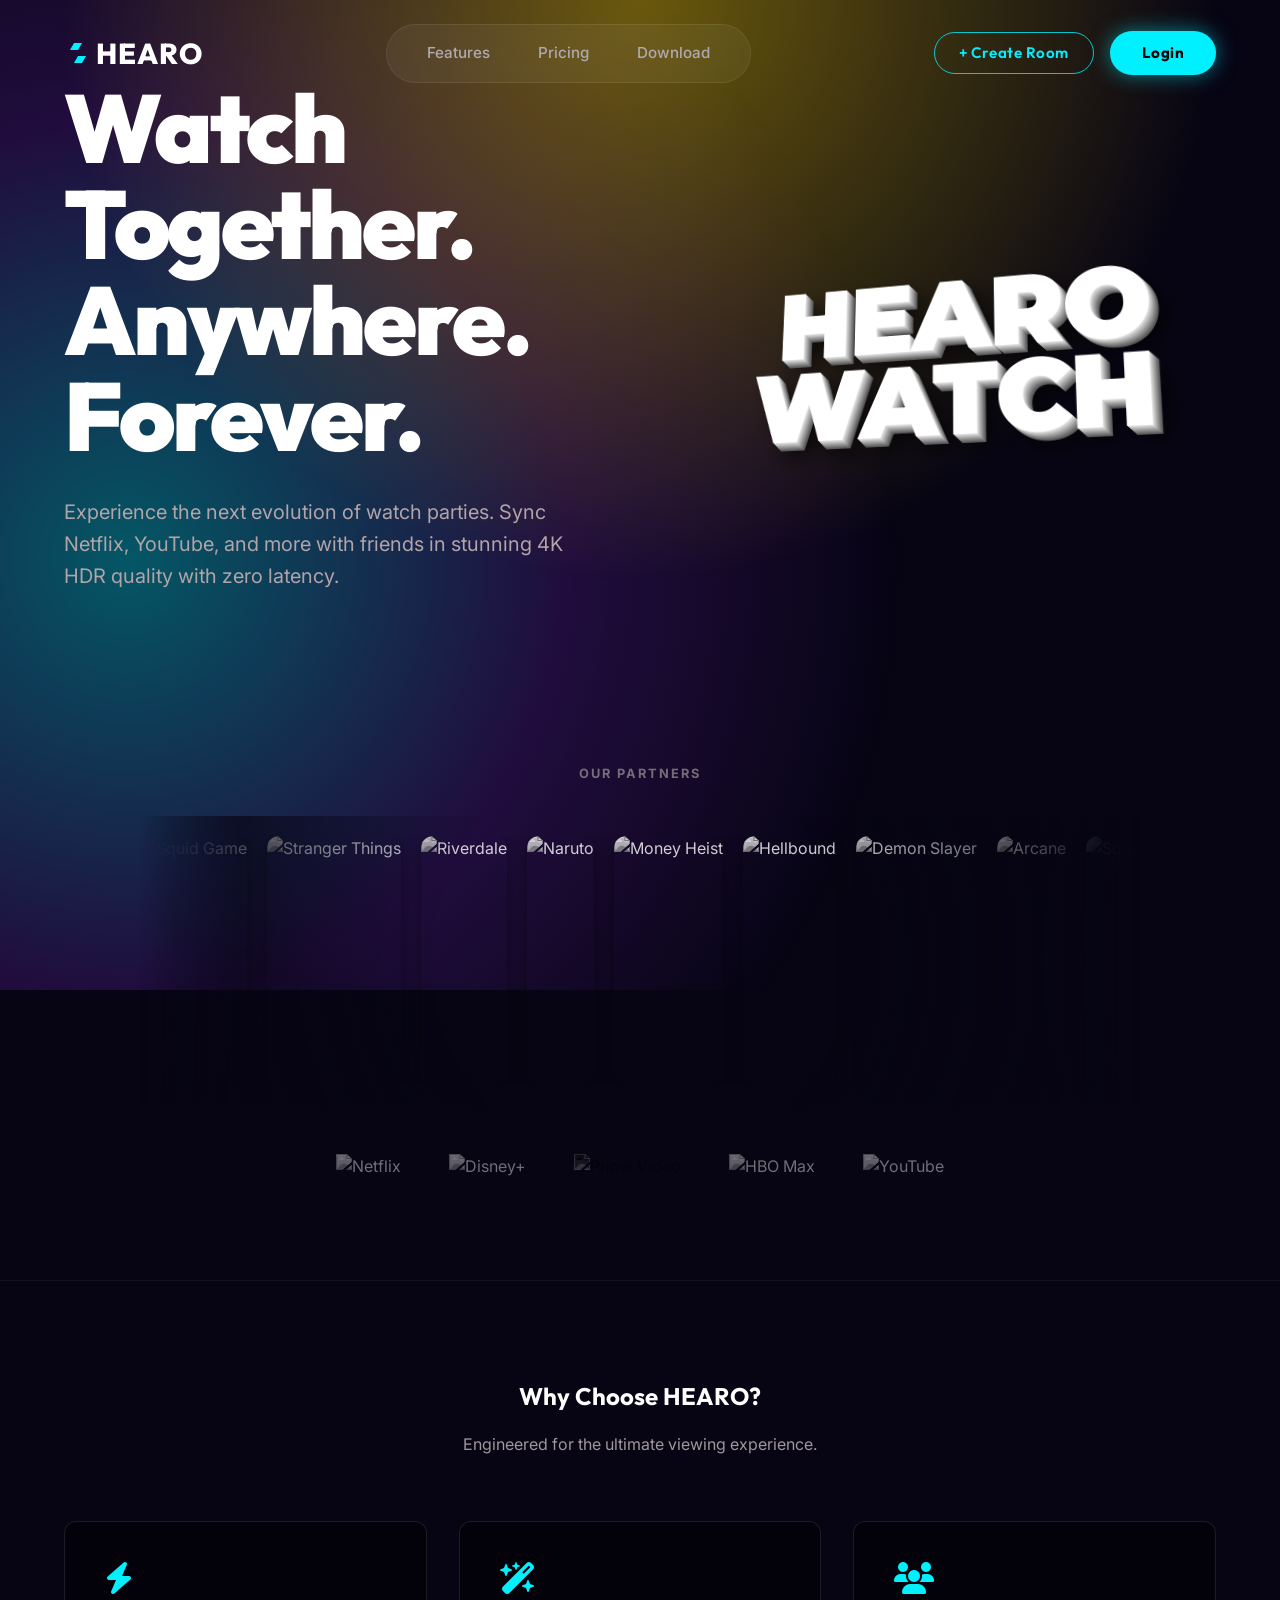
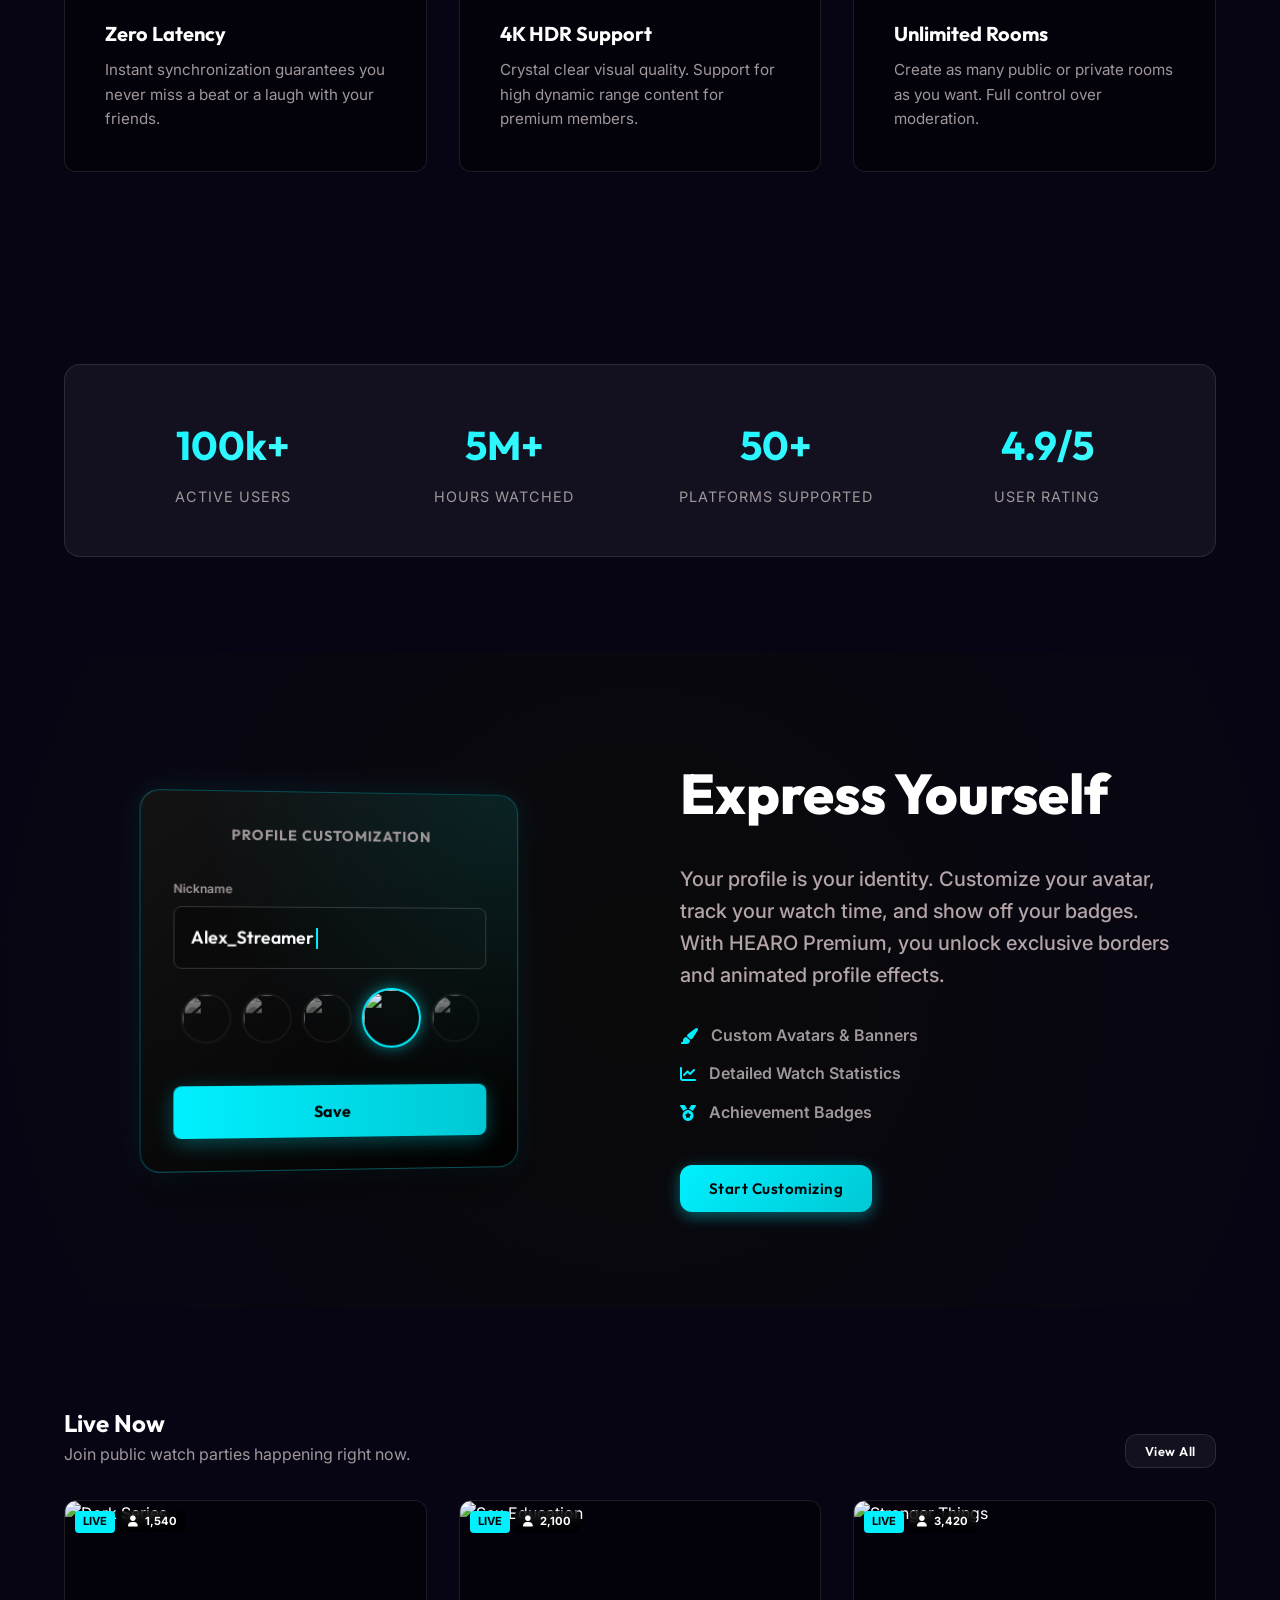
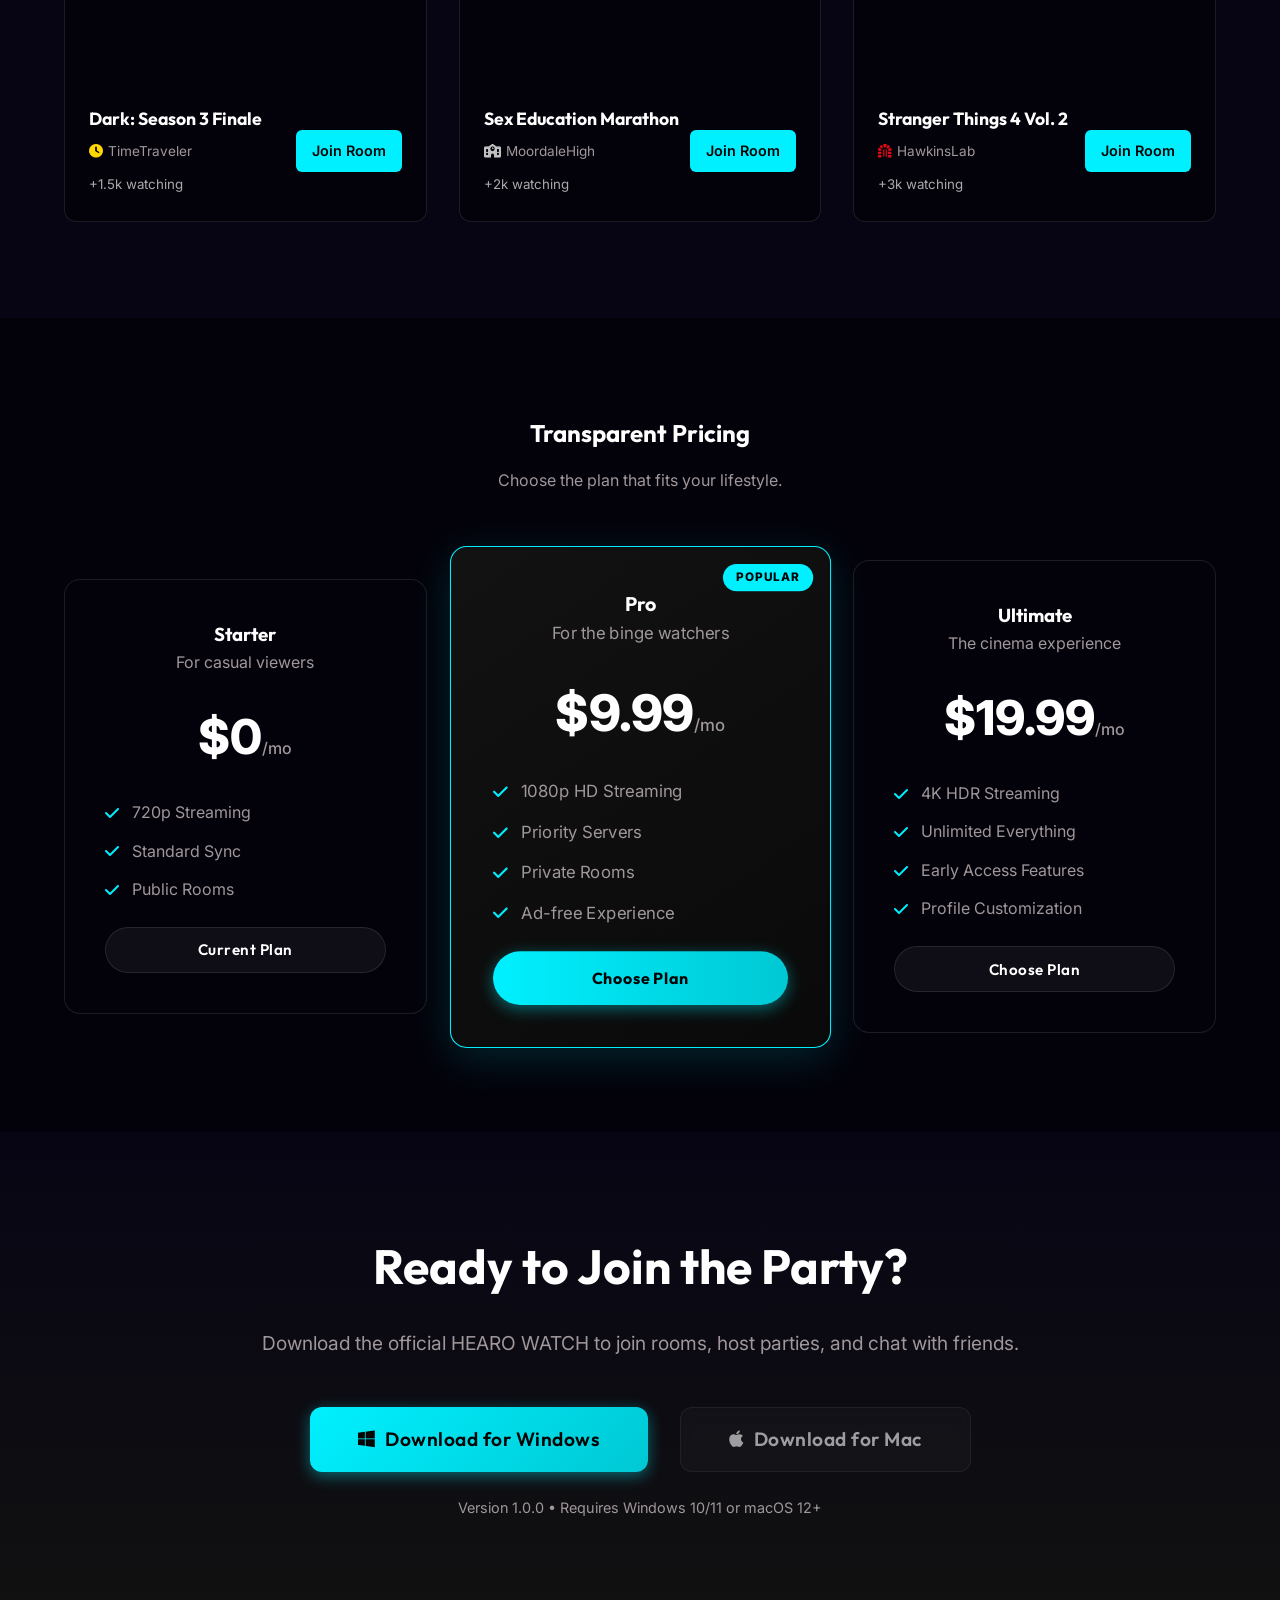
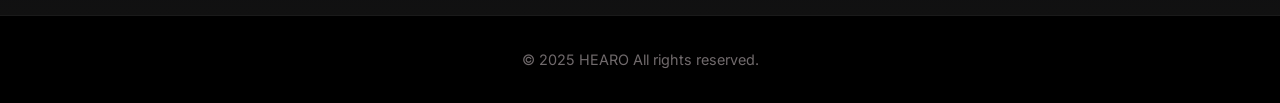
==== index.html @ ca7a3c65 "Update index.html" ====
<!DOCTYPE html>
<html lang="en" data-theme="dark">

<head>
    <meta charset="UTF-8">
    <meta name="viewport" content="width=device-width, initial-scale=1.0">
    <title>HEARO - Watch Together</title>
    <link rel="icon" type="image/svg+xml" href="data:image/svg+xml,<svg xmlns='http://www.w3.org/2000/svg' viewBox='0 0 24 24'><path d='M21.9999 15L17.9999 21.9282L9.99989 21.9282L13.9999 15L21.9999 15Z' fill='%2300f0ff'/><path d='M14.0001 9.00003L18.0001 2.07183L10.0001 2.07186L6.00015 9.00007L14.0001 9.00003Z' fill='%2300f0ff'/></svg>">
    <meta name="description" content="The ultimate premium watch party experience. Sync video with friends in 4K HDR.">
    <meta name="keywords" content="watch party, hearo, sync video, watch together, movies online, anime party, netflix party alternative, stream with friends, 4k watch party">

    <meta property="og:type" content="website">
    <meta property="og:url" content="https://hearo.app/">
    <meta property="og:title" content="HEARO - Watch Together">
    <meta property="og:description" content="Host premium watch parties with friends in 4K HDR. No lag, perfect sync. Join the revolution.">
    <meta property="og:image" content="https://via.placeholder.com/1200x630">

    <meta property="twitter:card" content="summary_large_image">
    <meta property="twitter:url" content="https://hearo.app/">
    <meta property="twitter:title" content="HEARO - Watch Together">
    <meta property="twitter:description" content="Host premium watch parties with friends in 4K HDR. No lag, perfect sync. Join the revolution.">
    <meta property="twitter:image" content="https://via.placeholder.com/1200x630">

    <link rel="preconnect" href="https://fonts.googleapis.com">
    <link rel="preconnect" href="https://fonts.gstatic.com" crossorigin>
    <link href="https://fonts.googleapis.com/css2?family=Inter:wght@400;500;600&family=Outfit:wght@500;700;800&family=Montserrat:wght@900&display=swap" rel="stylesheet">

    <link rel="stylesheet" href="https://cdnjs.cloudflare.com/ajax/libs/font-awesome/6.4.0/css/all.min.css">

    <link rel="stylesheet" href="style.css">
    <link rel="stylesheet" href="custom-theme.css">
</head>

<body>
    <div id="landing-page">
        <nav class="navbar kippo-nav">
            <div class="container kippo-nav-container">
                <a href="#" class="logo">
                    <svg width="24" height="24" viewBox="0 0 24 24" fill="none" xmlns="http://www.w3.org/2000/svg" style="margin-right: 8px;">
                        <path d="M21.9999 15L17.9999 21.9282L9.99989 21.9282L13.9999 15L21.9999 15Z" fill="#00f0ff"/>
                        <path d="M14.0001 9.00003L18.0001 2.07183L10.0001 2.07186L6.00015 9.00007L14.0001 9.00003Z" fill="#00f0ff"/>
                    </svg>
                    HEARO
                </a>

                <div class="nav-links nav-pill">
                    <a href="#features" class="nav-link">Features</a>
                    <a href="#pricing" class="nav-link">Pricing</a>
                    <a href="#download" class="nav-link">Download</a>
                </div>

                <div class="desktop-only nav-actions" style="display: flex; align-items: center; gap: 1rem;">
                    <a href="room.html" class="btn btn-outline-pink">+ Create Room</a>
                    <div class="nav-user-container" style="position: relative; display: flex; align-items: center;">
                        <a href="#" class="btn btn-pink" id="nav-login-btn">Login</a>
                    </div>
                </div>
            </div>
        </nav>

        <header class="hero">
            <div class="hero-bg"></div>
            <div class="hero-nebula-container">
                <div class="nebula-blob blob-1"></div>
                <div class="nebula-blob blob-2"></div>
                <div class="nebula-blob blob-3"></div>
            </div>
            <div class="container">
                <div class="hero-content">
                    <div class="hero-text">
                        <h1>Watch Together.<br>Anywhere. Forever.</h1>
                        <p>Experience the next evolution of watch parties. Sync Netflix, YouTube, and more with friends
                            in
                            stunning 4K HDR quality with zero latency.</p>
                        <div class="btn-group" style="display: none;">
                            <a href="room.html" class="btn-hero-primary">Create Room</a>
                            <a href="#features" class="btn-hero-outline">Explore Features</a>
                        </div>
                    </div>
                    <div class="hero-visual" style="perspective: 1000px; display: flex; align-items: center; justify-content: center;">
                        <div class="kippo-3d-text">
                            HEARO<br>WATCH
                        </div>
                    </div>
                </div>
            </div>
        </header>


        <section class="partners-section">
            <div class="container">
                <div class="partners-header">OUR PARTNERS</div>

                <div class="poster-showcase">
                    <div class="poster-slider">
                        <div class="poster-track">
                            <img src="https://images.weserv.nl/?url=static.tvmaze.com/uploads/images/original_untouched/576/1440521.jpg&h=250&q=75&output=webp" alt="Squid Game">
                            <img src="https://images.weserv.nl/?url=static.tvmaze.com/uploads/images/original_untouched/595/1489169.jpg&h=250&q=75&output=webp" alt="Stranger Things">
                            <img src="https://images.weserv.nl/?url=static.tvmaze.com/uploads/images/original_untouched/455/1138820.jpg&h=250&q=75&output=webp" alt="Riverdale">
                            <img src="https://images.weserv.nl/?url=static.tvmaze.com/uploads/images/original_untouched/3/9744.jpg&h=250&q=75&output=webp" alt="Naruto">
                            <img src="https://images.weserv.nl/?url=static.tvmaze.com/uploads/images/original_untouched/376/940830.jpg&h=250&q=75&output=webp" alt="Money Heist">
                            <img src="https://images.weserv.nl/?url=static.tvmaze.com/uploads/images/original_untouched/540/1351542.jpg&h=250&q=75&output=webp" alt="Hellbound">
                            <img src="https://images.weserv.nl/?url=static.tvmaze.com/uploads/images/original_untouched/456/1140750.jpg&h=250&q=75&output=webp" alt="Demon Slayer">
                            <img src="https://images.weserv.nl/?url=static.tvmaze.com/uploads/images/original_untouched/536/1340287.jpg&h=250&q=75&output=webp" alt="Arcane">

                            <img src="https://images.weserv.nl/?url=static.tvmaze.com/uploads/images/original_untouched/576/1440521.jpg&h=250&q=75&output=webp" alt="Squid Game">
                            <img src="https://images.weserv.nl/?url=static.tvmaze.com/uploads/images/original_untouched/595/1489169.jpg&h=250&q=75&output=webp" alt="Stranger Things">
                            <img src="https://images.weserv.nl/?url=static.tvmaze.com/uploads/images/original_untouched/455/1138820.jpg&h=250&q=75&output=webp" alt="Riverdale">
                            <img src="https://images.weserv.nl/?url=static.tvmaze.com/uploads/images/original_untouched/3/9744.jpg&h=250&q=75&output=webp" alt="Naruto">
                            <img src="https://images.weserv.nl/?url=static.tvmaze.com/uploads/images/original_untouched/376/940830.jpg&h=250&q=75&output=webp" alt="Money Heist">
                            <img src="https://images.weserv.nl/?url=static.tvmaze.com/uploads/images/original_untouched/540/1351542.jpg&h=250&q=75&output=webp" alt="Hellbound">
                            <img src="https://images.weserv.nl/?url=static.tvmaze.com/uploads/images/original_untouched/456/1140750.jpg&h=250&q=75&output=webp" alt="Demon Slayer">
                            <img src="https://images.weserv.nl/?url=static.tvmaze.com/uploads/images/original_untouched/536/1340287.jpg&h=250&q=75&output=webp" alt="Arcane">
                        </div>
                    </div>
                    <div class="showcase-overlay"></div>
                </div>

                <div class="partners-grid" style="margin-top: 3rem;">
                    <img src="https://upload.wikimedia.org/wikipedia/commons/0/08/Netflix_2015_logo.svg" alt="Netflix" class="partner-logo">
                    <img src="https://upload.wikimedia.org/wikipedia/commons/3/3e/Disney%2B_logo.svg" alt="Disney+" class="partner-logo">
                    <img src="https://upload.wikimedia.org/wikipedia/commons/f/f1/Prime_Video.png" alt="Prime Video" class="partner-logo" style="filter: grayscale(100%) invert(1);">
                    <img src="https://upload.wikimedia.org/wikipedia/commons/1/17/HBO_Max_Logo.svg" alt="HBO Max" class="partner-logo">
                    <img src="https://upload.wikimedia.org/wikipedia/commons/b/b8/YouTube_Logo_2017.svg" alt="YouTube" class="partner-logo">
                </div>
            </div>
        </section>

        <section id="features" class="section-padding">
            <div class="container">
                <div style="text-align: center; margin-bottom: 4rem;">
                    <h2>Why Choose HEARO?</h2>
                    <p style="color: var(--text-secondary); margin-top: 1rem;">Engineered for the ultimate viewing experience.</p>
                </div>

                <div class="features-grid">
                    <div class="feature-card">
                        <i class="fa-solid fa-bolt feature-icon"></i>
                        <h3>Zero Latency</h3>
                        <p>Instant synchronization guarantees you never miss a beat or a laugh with your friends.</p>
                    </div>
                    <div class="feature-card">
                        <i class="fa-solid fa-wand-magic-sparkles feature-icon"></i>
                        <h3>4K HDR Support</h3>
                        <p>Crystal clear visual quality. Support for high dynamic range content for premium members.</p>
                    </div>
                    <div class="feature-card">
                        <i class="fa-solid fa-users feature-icon"></i>
                        <h3>Unlimited Rooms</h3>
                        <p>Create as many public or private rooms as you want. Full control over moderation.</p>
                    </div>
                </div>
            </div>
        </section>

        <section class="stats section-padding">
            <div class="container">
                <div class="stats-grid">
                    <div class="stat-item">
                        <h2>100k+</h2>
                        <p>Active Users</p>
                    </div>
                    <div class="stat-item">
                        <h2>5M+</h2>
                        <p>Hours Watched</p>
                    </div>
                    <div class="stat-item">
                        <h2>50+</h2>
                        <p>Platforms Supported</p>
                    </div>
                    <div class="stat-item">
                        <h2>4.9/5</h2>
                        <p>User Rating</p>
                    </div>
                </div>
            </div>
        </section>

        <section class="section-padding" style="background: radial-gradient(circle at center, #0A0A0A 0%, var(--bg-primary) 100%);">
            <div class="container">
                <div class="hero-content" style="gap: 5rem;">
                    <div class="hero-visual" style="perspective: none;">
                        <div class="profile-ui-wrapper">
                            <div class="profile-ui-card">
                                <div class="profile-header">
                                    <h3>Profile Customization</h3>
                                </div>
                                <div class="profile-input-group">
                                    <label class="profile-label">Nickname</label>
                                    <div class="profile-input">
                                        Alex_Streamer<span class="typing-cursor"></span>
                                    </div>
                                </div>
                                <div class="profile-avatars-row">
                                    <img src="https://api.dicebear.com/9.x/notionists/svg?seed=Felix" class="profile-avatar-mock">
                                    <img src="https://api.dicebear.com/9.x/notionists/svg?seed=Aneka" class="profile-avatar-mock">
                                    <img src="https://api.dicebear.com/9.x/notionists/svg?seed=Zoe" class="profile-avatar-mock">
                                    <img src="https://api.dicebear.com/9.x/notionists/svg?seed=Max" class="profile-avatar-mock active">
                                    <img src="https://api.dicebear.com/9.x/notionists/svg?seed=Luna" class="profile-avatar-mock">
                                </div>
                                <button class="profile-save-btn">Save</button>
                            </div>
                        </div>
                    </div>
                    <div class="hero-text">
                        <h2 style="font-size: 3.5rem; margin-bottom: 1.5rem; font-family: 'Outfit', sans-serif; font-weight: 800;">Express Yourself</h2>
                        <p style="color: var(--text-secondary); margin-bottom: 2rem; font-size: 1.2rem; font-weight: 500;">
                            Your profile is your identity. Customize your avatar, track your watch time, and show off your badges.
                            With HEARO Premium, you unlock exclusive borders and animated profile effects.
                        </p>
                        <ul class="features-list" style="margin-bottom: 2.5rem;">
                            <li style="font-weight: 600;"><i class="fa-solid fa-paintbrush" style="color: var(--accent-yellow);"></i> Custom Avatars & Banners</li>
                            <li style="font-weight: 600;"><i class="fa-solid fa-chart-line" style="color: var(--accent-yellow);"></i> Detailed Watch Statistics</li>
                            <li style="font-weight: 600;"><i class="fa-solid fa-medal" style="color: var(--accent-yellow);"></i> Achievement Badges</li>
                        </ul>
                        <a href="#download" class="btn btn-primary">Start Customizing</a>
                    </div>
                </div>
            </div>
        </section>

        <section class="section-padding">
            <div class="container">
                <div style="display: flex; justify-content: space-between; align-items: end; margin-bottom: 2rem;">
                    <div>
                        <h2>Live Now</h2>
                        <p style="color: var(--text-secondary);">Join public watch parties happening right now.</p>
                    </div>
                    <button id="btn-load-more" class="btn btn-outline" style="padding: 0.5rem 1.2rem; font-size: 0.8rem;">View All</button>
                </div>

                <div class="features-grid" id="live-rooms-grid">
                    <div class="room-card">
                        <div class="room-image-wrapper">
                            <img src="https://images.unsplash.com/photo-1518709268805-4e9042af9f23?q=80&w=600&auto=format&fit=crop" alt="Dark Series" class="room-image">
                            <div class="room-badges">
                                <span class="badge badge-live">LIVE</span>
                                <span class="badge badge-viewers"><i class="fa-solid fa-user" style="margin-right:4px;"></i> 1,540</span>
                            </div>
                        </div>
                        <div class="room-content">
                            <div class="room-info">
                                <h3>Dark: Season 3 Finale</h3>
                                <div class="room-host">
                                    <i class="fa-solid fa-clock" style="color: #ffd700;"></i>
                                    <span>TimeTraveler</span>
                                </div>
                                <div class="room-participants" style="margin-top: 0.5rem;">
                                    <small style="color:#aaa;">+1.5k watching</small>
                                </div>
                            </div>
                            <a href="#download" class="btn-room-action">Join Room</a>
                        </div>
                    </div>

                    <div class="room-card">
                        <div class="room-image-wrapper">
                            <img src="https://images.unsplash.com/photo-1594909122845-11baa439b7bf?q=80&w=600&auto=format&fit=crop" alt="Sex Education" class="room-image">
                            <div class="room-badges">
                                <span class="badge badge-live">LIVE</span>
                                <span class="badge badge-viewers"><i class="fa-solid fa-user" style="margin-right:4px;"></i> 2,100</span>
                            </div>
                        </div>
                        <div class="room-content">
                            <div class="room-info">
                                <h3>Sex Education Marathon</h3>
                                <div class="room-host">
                                    <i class="fa-solid fa-school" style="color: #C0C0C0;"></i>
                                    <span>MoordaleHigh</span>
                                </div>
                                <div class="room-participants" style="margin-top: 0.5rem;">
                                    <small style="color:#aaa;">+2k watching</small>
                                </div>
                            </div>
                            <a href="#download" class="btn-room-action">Join Room</a>
                        </div>
                    </div>

                    <div class="room-card">
                        <div class="room-image-wrapper">
                            <img src="https://images.unsplash.com/photo-1626814026160-2237a95fc5a0?q=80&w=600&auto=format&fit=crop" alt="Stranger Things" class="room-image">
                            <div class="room-badges">
                                <span class="badge badge-live">LIVE</span>
                                <span class="badge badge-viewers"><i class="fa-solid fa-user" style="margin-right:4px;"></i> 3,420</span>
                            </div>
                        </div>
                        <div class="room-content">
                            <div class="room-info">
                                <h3>Stranger Things 4 Vol. 2</h3>
                                <div class="room-host">
                                    <i class="fa-solid fa-dungeon" style="color: #e50914;"></i>
                                    <span>HawkinsLab</span>
                                </div>
                                <div class="room-participants" style="margin-top: 0.5rem;">
                                    <small style="color:#aaa;">+3k watching</small>
                                </div>
                            </div>
                            <a href="#download" class="btn-room-action">Join Room</a>
                        </div>
                    </div>

                    <div class="room-card room-card-hidden" style="display: none;">
                        <div class="room-image-wrapper">
                            <img src="https://images.unsplash.com/photo-1509248961158-e54f6934749c?q=80&w=600&auto=format&fit=crop" alt="Horror" class="room-image" style="filter: grayscale(100%) contrast(1.2);">
                            <div class="room-badges">
                                <span class="badge badge-live">LIVE</span>
                                <span class="badge badge-viewers"><i class="fa-solid fa-user" style="margin-right:4px;"></i> 666</span>
                            </div>
                        </div>
                        <div class="room-content">
                            <div class="room-info">
                                <h3>Friday Night Horror</h3>
                                <div class="room-host">
                                    <i class="fa-solid fa-ghost" style="color: #ff9f43;"></i>
                                    <span style="color: #999;">SpookySkele</span>
                                </div>
                                <div class="room-participants" style="margin-top: 0.5rem; display: flex; align-items: center;">
                                    <div class="avatar-pile">
                                        <img src="https://api.dicebear.com/7.x/avataaars/svg?seed=Felix" alt="User">
                                        <img src="https://api.dicebear.com/7.x/avataaars/svg?seed=Aneka" alt="User">
                                        <img src="https://api.dicebear.com/7.x/avataaars/svg?seed=Mark" alt="User">
                                    </div>
                                    <small style="color:#aaa;">+600 watching</small>
                                </div>
                            </div>
                            <a href="#download" class="btn-room-action">Join Room</a>
                        </div>
                    </div>

                    <div class="room-card room-card-hidden" style="display: none;">
                        <div class="room-image-wrapper">
                            <img src="https://images.unsplash.com/photo-1620052581237-5d36667be337?q=80&w=600&auto=format&fit=crop" alt="Marvel" class="room-image">
                            <div class="room-badges">
                                <span class="badge badge-live">LIVE</span>
                                <span class="badge badge-viewers"><i class="fa-solid fa-user" style="margin-right:4px;"></i> 3,000</span>
                            </div>
                        </div>
                        <div class="room-content">
                            <div class="room-info">
                                <h3>Marvel Marathon</h3>
                                <div class="room-host">
                                    <i class="fa-solid fa-shield-halved" style="color: #e50914;"></i>
                                    <span style="color: #999;">StarkIndustries</span>
                                </div>
                                <div class="room-participants" style="margin-top: 0.5rem; display: flex; align-items: center;">
                                    <div class="avatar-pile">
                                        <img src="https://api.dicebear.com/7.x/avataaars/svg?seed=Tony" alt="User">
                                        <img src="https://api.dicebear.com/7.x/avataaars/svg?seed=Steve" alt="User">
                                        <img src="https://api.dicebear.com/7.x/avataaars/svg?seed=Nat" alt="User">
                                    </div>
                                    <small style="color:#aaa;">+3k watching</small>
                                </div>
                            </div>
                            <a href="#download" class="btn-room-action">Join Room</a>
                        </div>
                    </div>

                    <div class="room-card room-card-hidden" style="display: none;">
                        <div class="room-image-wrapper">
                            <img src="https://images.unsplash.com/photo-1542751371-adc38448a05e?q=80&w=600&auto=format&fit=crop" alt="Valorant" class="room-image">
                            <div class="room-badges">
                                <span class="badge badge-live">LIVE</span>
                                <span class="badge badge-viewers"><i class="fa-solid fa-user" style="margin-right:4px;"></i> 2,890</span>
                            </div>
                        </div>
                        <div class="room-content">
                            <div class="room-info">
                                <h3>VALORANT Champions 2026</h3>
                                <div class="room-host">
                                    <i class="fa-solid fa-gamepad" style="color: #FFD700;"></i>
                                    <span style="color: #999;">ProGamerZ</span>
                                </div>
                                <div class="room-participants" style="margin-top: 0.5rem; display: flex; align-items: center;">
                                    <div class="avatar-pile">
                                        <img src="https://api.dicebear.com/7.x/avataaars/svg?seed=Jett" alt="User">
                                        <img src="https://api.dicebear.com/7.x/avataaars/svg?seed=Phoenix" alt="User">
                                        <img src="https://api.dicebear.com/7.x/avataaars/svg?seed=Sage" alt="User">
                                    </div>
                                    <small style="color:#aaa;">+2k watching</small>
                                </div>
                            </div>
                            <a href="#download" class="btn-room-action">Join Room</a>
                        </div>
                    </div>

                </div>
            </div>
        </section>

    <section id="pricing" class="section-padding" style="background: var(--bg-secondary);">
        <div class="container">
            <div style="text-align: center; margin-bottom: 4rem;">
                <h2>Transparent Pricing</h2>
                <p style="color: var(--text-secondary); margin-top: 1rem;">Choose the plan that fits your lifestyle.</p>
            </div>

            <div class="pricing-grid">
                <div class="pricing-card">
                    <div class="pricing-header">
                        <h3>Starter</h3>
                        <p style="color: var(--text-secondary);">For casual viewers</p>
                    </div>
                    <span class="price">$0<span>/mo</span></span>
                    <ul class="features-list">
                        <li><i class="fa-solid fa-check"></i> 720p Streaming</li>
                        <li><i class="fa-solid fa-check"></i> Standard Sync</li>
                        <li><i class="fa-solid fa-check"></i> Public Rooms</li>
                    </ul>
                    <button class="btn btn-outline" style="width: 100%; border-radius: 30px; padding: 0.8rem;">Current Plan</button>
                </div>

                <div class="pricing-card premium">
                    <div class="popular-badge">POPULAR</div>
                    <div class="pricing-header">
                        <h3>Pro</h3>
                        <p style="color: var(--text-secondary);">For the binge watchers</p>
                    </div>
                    <span class="price">$9.99<span>/mo</span></span>
                    <ul class="features-list">
                        <li><i class="fa-solid fa-check"></i> 1080p HD Streaming</li>
                        <li><i class="fa-solid fa-check"></i> Priority Servers</li>
                        <li><i class="fa-solid fa-check"></i> Private Rooms</li>
                        <li><i class="fa-solid fa-check"></i> Ad-free Experience</li>
                    </ul>
                    <button class="btn" style="width: 100%; background: linear-gradient(90deg, #00f0ff 0%, #00c8d4 100%); color: #050505; border: none; border-radius: 30px; padding: 1rem; font-weight: bold; box-shadow: 0 4px 15px rgba(0, 240, 255, 0.4);">Choose Plan</button>
                </div>

                <div class="pricing-card">
                    <div class="pricing-header">
                        <h3>Ultimate</h3>
                        <p style="color: var(--text-secondary);">The cinema experience</p>
                    </div>
                    <span class="price">$19.99<span>/mo</span></span>
                    <ul class="features-list">
                        <li><i class="fa-solid fa-check"></i> 4K HDR Streaming</li>
                        <li><i class="fa-solid fa-check"></i> Unlimited Everything</li>
                        <li><i class="fa-solid fa-check"></i> Early Access Features</li>
                        <li><i class="fa-solid fa-check"></i> Profile Customization</li>
                    </ul>
                    <button class="btn btn-outline" style="width: 100%; border-radius: 30px; padding: 0.8rem;">Choose Plan</button>
                </div>
            </div>
        </div>
    </section>

    <section id="download" class="section-padding" style="background: linear-gradient(180deg, var(--bg-primary) 0%, #111111 100%); text-align: center;">
        <div class="container">
            <h2 style="font-size: 3rem; margin-bottom: 1.5rem;">Ready to Join the Party?</h2>
            <p style="color: var(--text-secondary); margin-bottom: 3rem; font-size: 1.2rem;">Download the official HEARO WATCH to join rooms, host parties, and chat with friends.</p>

            <div style="display: flex; justify-content: center; gap: 2rem; flex-wrap: wrap;">
                <a href="https://github.com/haeroofficial/hearo-setup/raw/main/hearo-desktop-setup-v2.3.1-win32-x64.zip" id="download-win" class="btn btn-primary" style="padding: 1rem 3rem; font-size: 1.2rem;">
                    <i class="fa-brands fa-windows" style="margin-right: 10px;"></i> Download for Windows
                </a>
                <a href="#" onclick="event.preventDefault();" class="btn btn-outline" style="padding: 1rem 3rem; font-size: 1.2rem; cursor: default; opacity: 0.6;">
                    <i class="fa-brands fa-apple" style="margin-right: 10px;"></i> Download for Mac
                </a>
            </div>
            <p style="margin-top: 1.5rem; font-size: 0.9rem; color: var(--text-secondary);">Version 1.0.0 • Requires Windows 10/11 or macOS 12+</p>
        </div>
    </section>

    <footer style="padding: 2rem 0; text-align: center; border-top: 1px solid rgba(255,255,255,0.1); color: var(--text-secondary); font-size: 0.9rem;">
        <div class="container">
            <p>&copy; 2025 HEARO All rights reserved.</p>
        </div>
    </footer>
    </div>

    <div id="auth-modal" class="modal-overlay" style="display: none;">
        <div class="auth-card">
            <div class="auth-content">
                <form id="login-form" class="auth-form active">
                    <h2>Welcome Back</h2>
                    <p class="auth-subtitle">Login to your premium account</p>

                    <div class="input-group">
                        <label>Email Address</label>
                        <input type="text" placeholder="name@example.com or admin" required>
                    </div>
                    <div class="input-group">
                        <label>Password</label>
                        <input type="password" placeholder="........" required>
                    </div>

                    <button type="submit" class="btn-auth-action">Sign In</button>

                    <div class="auth-footer-links">
                        <p>Don't have an account? <a href="#" class="switch-to-register">Sign up</a></p>
                        <a href="#" class="back-to-home" id="auth-back-home">&larr; Back to Home</a>
                    </div>
                </form>

                <form id="register-form" class="auth-form">
                    <h2>Create Account</h2>
                    <p class="auth-subtitle">Join HEARO today</p>

                    <div class="input-group">
                        <label>Username</label>
                        <input type="text" placeholder="YourNickname" required>
                    </div>
                    <div class="input-group">
                        <label>Email Address</label>
                        <input type="email" placeholder="name@example.com" required>
                    </div>
                    <div class="input-group">
                        <label>Password</label>
                        <input type="password" placeholder="........" required>
                    </div>

                    <button type="submit" class="btn-auth-action">Sign Up</button>

                    <div class="auth-footer-links">
                        <p>Already have an account? <a href="#" class="switch-to-login">Sign in</a></p>
                        <a href="#" class="back-to-home" id="auth-back-home-reg">&larr; Back to Home</a>
                    </div>
                </form>
            </div>
        </div>
    </div>

    <script src="script.js"></script>
</body>
</html>
---- style.css ----
/* HEARO Premium Dark Theme */
:root {
    --bg-primary: #050505;
    --bg-secondary: #0F0F0F;
    --accent-yellow: #FFD700;
    --accent-yellow-hover: #B8860B;
    --text-primary: #ffffff;
    --text-secondary: #a3a3a3;
    --border-color: rgba(255, 255, 255, 0.1);
    --glass: rgba(255, 255, 255, 0.05);
    --font-heading: 'Outfit', sans-serif;
    --font-body: 'Inter', sans-serif;
}

[data-theme="light"] {
    --bg-primary: #ffffff;
    --bg-secondary: #f5f5f5;
    --text-primary: #121212;
    --text-secondary: #555555;
    --border-color: #ddd;
    --glass: rgba(0, 0, 0, 0.05);
}

* {
    margin: 0;
    padding: 0;
    box-sizing: border-box;
}

body {
    background-color: var(--bg-primary);
    color: var(--text-primary);
    font-family: var(--font-body);
    line-height: 1.6;
    overflow-x: hidden;
}

h1, h2, h3, h4, h5, h6 {
    font-family: var(--font-heading);
    font-weight: 700;
}

a {
    text-decoration: none;
    color: inherit;
    transition: 0.3s;
}

ul {
    list-style: none;
}

.container {
    max-width: 1200px;
    margin: 0 auto;
    padding: 0 1.5rem;
}

/* Navbar */
.navbar {
    position: fixed;
    top: 0;
    width: 100%;
    padding: 1.2rem 0;
    z-index: 1000;
    transition: all 0.4s ease;
    background: transparent;
}

.navbar.scrolled {
    background: rgba(5, 5, 5, 0.6);
    backdrop-filter: blur(20px);
    -webkit-backdrop-filter: blur(20px);
    padding: 0.8rem 0;
    border-bottom: 1px solid rgba(255, 255, 255, 0.05);
    box-shadow: 0 4px 30px rgba(0, 0, 0, 0.5);
}

.navbar .container {
    display: flex;
    justify-content: space-between;
    align-items: center;
}

.logo {
    font-family: var(--font-heading);
    font-size: 1.8rem;
    font-weight: 800;
    color: var(--text-primary);
    text-transform: uppercase;
    letter-spacing: -1px;
    transition: 0.3s;
}

.logo span {
    color: var(--accent-yellow);
    text-shadow: 0 0 15px rgba(255, 215, 0, 0.6);
}

.nav-links {
    display: flex;
    gap: 2.5rem;
    background: rgba(255, 255, 255, 0.03);
    padding: 0.8rem 2rem;
    border-radius: 50px;
    border: 1px solid rgba(255, 255, 255, 0.05);
    backdrop-filter: blur(10px);
}

.nav-link {
    color: var(--text-secondary);
    font-weight: 500;
    font-size: 0.95rem;
    position: relative;
    transition: 0.3s;
}

.nav-link:hover {
    color: var(--text-primary);
    text-shadow: 0 0 10px rgba(255, 255, 255, 0.5);
}

/* Premium Buttons */
.btn {
    display: inline-flex;
    align-items: center;
    justify-content: center;
    padding: 0.7rem 1.8rem;
    border-radius: 12px;
    font-weight: 600;
    font-family: var(--font-heading);
    font-size: 0.95rem;
    cursor: pointer;
    border: none;
    transition: all 0.3s cubic-bezier(0.4, 0, 0.2, 1);
    letter-spacing: 0.5px;
}

.btn-primary {
    background: linear-gradient(135deg, #FFD700 0%, #FFEA00 100%);
    color: white;
    box-shadow: 0 4px 15px rgba(255, 215, 0, 0.4);
}

.btn-primary:hover {
    transform: translateY(-2px) scale(1.02);
    box-shadow: 0 8px 25px rgba(255, 215, 0, 0.6);
}

.btn-outline {
    background: rgba(255, 255, 255, 0.05);
    border: 1px solid rgba(255, 255, 255, 0.1);
    color: var(--text-primary);
    backdrop-filter: blur(5px);
}

.btn-outline:hover {
    border-color: var(--accent-yellow);
    color: var(--accent-yellow);
    background: rgba(255, 215, 0, 0.1);
    box-shadow: 0 0 15px rgba(255, 215, 0, 0.2);
    transform: translateY(-2px);
}

/* Hero Section */
.hero {
    position: relative;
    padding: 180px 0 100px;
    overflow: hidden;
    background: linear-gradient(180deg, rgba(10, 10, 0, 1) 0%, rgba(0, 0, 0, 1) 100%);
}

.hero::before {
    content: '';
    position: absolute;
    top: 0;
    left: 0;
    width: 100%;
    height: 100%;
    background: radial-gradient(circle at top center, rgba(255, 215, 0, 0.4) 0%, transparent 60%);
    pointer-events: none;
    z-index: 0;
}

.hero-content {
    display: grid;
    grid-template-columns: 1fr 1fr;
    align-items: center;
    gap: 4rem;
    position: relative;
    z-index: 2;
}

.hero-text h1 {
    font-size: 5rem;
    font-weight: 800;
    line-height: 1.1;
    margin-bottom: 1.5rem;
    color: #ffffff;
    letter-spacing: -1.5px;
}

.hero-text p {
    font-size: 1.2rem;
    color: var(--text-secondary);
    margin-bottom: 2.5rem;
    max-width: 500px;
    line-height: 1.6;
}

/* Hero Buttons */
.btn-hero-primary {
    display: inline-flex;
    justify-content: center;
    align-items: center;
    background: linear-gradient(90deg, #FFD700 0%, #FFEA00 100%);
    color: white;
    padding: 1rem 2.5rem;
    border-radius: 50px;
    font-weight: 700;
    border: none;
    box-shadow: 0 10px 30px rgba(255, 215, 0, 0.3);
    transition: transform 0.2s, box-shadow 0.2s;
    font-size: 1rem;
    text-decoration: none;
}

.btn-hero-primary:hover {
    transform: translateY(-2px);
    box-shadow: 0 15px 40px rgba(255, 215, 0, 0.4);
    color: white;
}

.btn-hero-outline {
    display: inline-flex;
    justify-content: center;
    align-items: center;
    background: transparent;
    color: white;
    padding: 1rem 2.5rem;
    border-radius: 50px;
    font-weight: 600;
    border: 2px solid rgba(255, 255, 255, 0.2);
    transition: all 0.2s;
    font-size: 1rem;
    text-decoration: none;
}

.btn-hero-outline:hover {
    border-color: white;
    background: rgba(255, 255, 255, 0.05);
    color: white;
}

/* Partners Section */
.partners-section {
    padding: 2rem 0 6rem;
    text-align: center;
    border-bottom: 1px solid rgba(255, 255, 255, 0.05);
}

.partners-header {
    color: var(--text-secondary);
    font-size: 0.8rem;
    font-weight: 700;
    letter-spacing: 2px;
    text-transform: uppercase;
    margin-bottom: 2rem;
    opacity: 0.7;
}

/* Poster Showcase Slider */
.poster-showcase {
    position: relative;
    max-width: 1000px;
    margin: 0 auto;
    overflow: hidden;
    -webkit-mask-image: linear-gradient(to right, transparent, black 10%, black 90%, transparent);
    mask-image: linear-gradient(to right, transparent, black 10%, black 90%, transparent);
}

.poster-slider {
    overflow: hidden;
    width: 100%;
}

.poster-track {
    display: flex;
    white-space: nowrap;
    gap: 20px;
    animation: poster-scroll 30s linear infinite;
    width: max-content;
}

.poster-track img {
    height: 250px;
    width: 170px;
    border-radius: 12px;
    object-fit: cover;
    opacity: 0.8;
    filter: grayscale(100%);
    transition: all 0.3s;
    flex-shrink: 0;
}

.poster-track img:hover {
    opacity: 1;
    filter: grayscale(0%);
    transform: scale(1.1);
    z-index: 2;
    box-shadow: 0 0 20px rgba(0, 240, 255, 0.5);
}

@keyframes poster-scroll {
    0% { transform: translateX(0); }
    100% { transform: translateX(-50%); }
}

.showcase-overlay {
    position: absolute;
    top: 0;
    left: 0;
    right: 0;
    bottom: 0;
    background: radial-gradient(circle, transparent 40%, var(--bg-primary) 100%);
    pointer-events: none;
    z-index: 3;
    mix-blend-mode: multiply;
}

.partners-grid {
    display: flex;
    justify-content: center;
    align-items: center;
    gap: 3rem;
    flex-wrap: wrap;
    opacity: 0.6;
}

.partner-logo {
    height: 30px;
    width: auto;
    filter: grayscale(100%);
    transition: all 0.3s ease;
    cursor: pointer;
    opacity: 0.7;
}

.partner-logo:hover {
    filter: grayscale(0%);
    opacity: 1;
    transform: scale(1.1);
}

/* Sections */
.section-padding {
    padding: 6rem 0;
}

/* Features Grid */
.features-grid {
    display: grid;
    grid-template-columns: repeat(auto-fit, minmax(300px, 1fr));
    gap: 2rem;
}

.feature-card {
    background: var(--bg-secondary);
    padding: 2.5rem;
    border-radius: 12px;
    border: 1px solid var(--border-color);
    transition: 0.3s;
}

.feature-card:hover {
    transform: translateY(-5px);
    border-color: var(--accent-yellow);
}

.feature-icon {
    font-size: 2rem;
    color: var(--accent-yellow);
    margin-bottom: 1.5rem;
}

.feature-card h3 {
    font-size: 1.25rem;
    margin-bottom: 0.5rem;
}

.feature-card p {
    color: var(--text-secondary);
    font-size: 0.95rem;
}

/* Stats */
.stats-grid {
    display: grid;
    grid-template-columns: repeat(4, 1fr);
    text-align: center;
    gap: 2rem;
    padding: 3rem;
    background: var(--glass);
    border: 1px solid var(--border-color);
    border-radius: 16px;
}

.stat-item h2 {
    font-size: 2.5rem;
    color: var(--text-primary);
    margin-bottom: 0.5rem;
}

.stat-item p {
    color: var(--text-secondary);
    font-size: 0.9rem;
    text-transform: uppercase;
    letter-spacing: 1px;
}

/* Profile Customization UI */
.profile-ui-wrapper {
    perspective: 1000px;
    width: 100%;
    display: flex;
    justify-content: center;
}

.profile-ui-card {
    background: linear-gradient(145deg, rgba(20, 20, 20, 0.9), rgba(0, 0, 0, 0.95));
    border: 1px solid rgba(0, 240, 255, 0.3);
    border-radius: 20px;
    padding: 2rem;
    width: 100%;
    max-width: 380px;
    box-shadow: 0 20px 50px rgba(0, 0, 0, 0.5), 0 0 30px rgba(0, 240, 255, 0.1);
    transform: rotateY(5deg);
    transition: transform 0.5s ease;
    position: relative;
    overflow: hidden;
}

.profile-ui-card::before {
    content: '';
    position: absolute;
    top: 0;
    left: 0;
    width: 100%;
    height: 100%;
    background: radial-gradient(circle at top right, rgba(0, 240, 255, 0.1), transparent 60%);
    pointer-events: none;
}

.profile-ui-wrapper:hover .profile-ui-card {
    transform: rotateY(0deg) scale(1.02);
    box-shadow: 0 30px 60px rgba(0, 0, 0, 0.6), 0 0 40px rgba(0, 240, 255, 0.2);
}

.profile-header {
    text-align: center;
    margin-bottom: 2rem;
    position: relative;
}

.profile-header h3 {
    font-family: 'Outfit', sans-serif;
    font-weight: 700;
    font-size: 0.9rem;
    letter-spacing: 1px;
    color: var(--text-secondary);
    text-transform: uppercase;
}

.profile-input-group {
    margin-bottom: 1.5rem;
}

.profile-label {
    display: block;
    font-size: 0.75rem;
    color: var(--text-secondary);
    margin-bottom: 0.5rem;
    font-weight: 600;
}

.profile-input {
    width: 100%;
    background: #0a0a0a;
    border: 1px solid #333;
    padding: 1rem;
    border-radius: 8px;
    color: white;
    font-family: 'Outfit', sans-serif;
    font-weight: 600;
    font-size: 1.1rem;
    outline: none;
    display: flex;
    align-items: center;
}

.typing-cursor {
    display: inline-block;
    width: 2px;
    height: 1.2em;
    background-color: var(--accent-yellow);
    margin-left: 2px;
    animation: blink 1s step-end infinite;
    vertical-align: middle;
}

@keyframes blink {
    50% { opacity: 0; }
}

.profile-avatars-row {
    display: flex;
    gap: 10px;
    margin-bottom: 2rem;
    justify-content: center;
}

.profile-avatar-mock {
    width: 50px;
    height: 50px;
    border-radius: 50%;
    border: 2px solid rgba(255, 255, 255, 0.1);
    opacity: 0.5;
    transition: all 0.3s;
    filter: grayscale(100%);
}

.profile-avatar-mock.active {
    width: 60px;
    height: 60px;
    border-color: var(--accent-yellow);
    opacity: 1;
    filter: grayscale(0%);
    box-shadow: 0 0 15px rgba(0, 240, 255, 0.5);
    transform: translateY(-5px);
}

.profile-save-btn {
    width: 100%;
    background: linear-gradient(90deg, #00f0ff 0%, #00c8d4 100%);
    border: none;
    padding: 1rem;
    color: #050505;
    font-family: 'Outfit', sans-serif;
    font-weight: 700;
    border-radius: 8px;
    font-size: 1rem;
    cursor: pointer;
    box-shadow: 0 5px 20px rgba(0, 240, 255, 0.3);
    transition: transform 0.2s;
}

.profile-save-btn:hover {
    transform: translateY(-2px);
}

/* Room Cards */
.room-card {
    background: var(--bg-secondary);
    border: 1px solid var(--border-color);
    border-radius: 12px;
    overflow: hidden;
    transition: transform 0.3s ease, box-shadow 0.3s ease;
    position: relative;
    display: flex;
    flex-direction: column;
    text-decoration: none;
    height: 100%;
}

.room-card:hover {
    transform: translateY(-5px);
    box-shadow: 0 10px 30px rgba(0, 0, 0, 0.4);
    border-color: rgba(255, 255, 255, 0.2);
}

.room-image-wrapper {
    position: relative;
    height: 180px;
    overflow: hidden;
    flex-shrink: 0;
}

.room-image {
    width: 100%;
    height: 100%;
    object-fit: cover;
    transition: transform 0.5s ease;
}

.room-card:hover .room-image {
    transform: scale(1.05);
}

.room-badges {
    position: absolute;
    top: 10px;
    left: 10px;
    display: flex;
    gap: 5px;
}

.badge {
    padding: 2px 8px;
    border-radius: 4px;
    font-size: 0.7rem;
    font-weight: 700;
}

.badge-live {
    background: #00f0ff;
    color: #050505;
    animation: pulse 2s infinite;
}

@keyframes pulse {
    0%, 100% { opacity: 1; }
    50% { opacity: 0.7; }
}

.badge-viewers {
    background: rgba(0, 0, 0, 0.7);
    backdrop-filter: blur(5px);
    color: white;
}

.room-content {
    padding: 1.5rem;
    display: flex;
    justify-content: space-between;
    align-items: center;
    flex: 1;
}

.room-info h3 {
    font-size: 1.1rem;
    margin-bottom: 0.5rem;
}

.room-host {
    display: flex;
    align-items: center;
    gap: 5px;
    font-size: 0.85rem;
    color: var(--text-secondary);
}

.btn-room-action {
    display: block;
    background-color: var(--accent-yellow);
    color: #050505;
    text-align: center;
    padding: 0.6rem 1rem;
    border-radius: 6px;
    font-weight: 600;
    transition: background-color 0.2s;
    font-size: 0.9rem;
    white-space: nowrap;
}

.btn-room-action:hover {
    background-color: #00c8d4;
}

.avatar-pile {
    display: flex;
    align-items: center;
    margin-right: 8px;
}

.avatar-pile img {
    width: 24px;
    height: 24px;
    border-radius: 50%;
    border: 2px solid #141414;
    margin-left: -8px;
}

.avatar-pile img:first-child {
    margin-left: 0;
}

/* Pricing */
.pricing-grid {
    display: grid;
    grid-template-columns: repeat(3, 1fr);
    gap: 2rem;
    align-items: center;
    max-width: 1200px;
    margin: 0 auto;
}

.pricing-card {
    background: var(--bg-secondary);
    border: 1px solid var(--border-color);
    border-radius: 16px;
    padding: 2.5rem;
    text-align: center;
    transition: 0.3s;
    position: relative;
    overflow: hidden;
    display: flex;
    flex-direction: column;
    gap: 1.5rem;
}

.pricing-card:hover {
    transform: translateY(-10px);
    box-shadow: 0 10px 40px rgba(0, 0, 0, 0.5);
    border-color: rgba(255, 255, 255, 0.2);
}

.pricing-card.premium {
    border-color: var(--accent-yellow);
    box-shadow: 0 10px 40px rgba(0, 240, 255, 0.15);
    background: linear-gradient(145deg, rgba(20, 20, 20, 0.9), rgba(10, 10, 10, 0.95));
    transform: scale(1.05);
    z-index: 2;
}

.popular-badge {
    position: absolute;
    top: 1rem;
    right: 1rem;
    background: var(--accent-yellow);
    color: #050505;
    font-size: 0.7rem;
    font-weight: 800;
    padding: 0.25rem 0.8rem;
    border-radius: 20px;
    letter-spacing: 1px;
}

.price {
    font-size: 3rem;
    font-weight: 800;
    color: white;
    display: block;
}

.price span {
    font-size: 1rem;
    color: var(--text-secondary);
    font-weight: 500;
}

.features-list {
    list-style: none;
    padding: 0;
    margin: 0;
    text-align: left;
    display: flex;
    flex-direction: column;
    gap: 0.8rem;
}

.features-list li {
    color: var(--text-secondary);
    display: flex;
    align-items: center;
    gap: 0.8rem;
}

.features-list li i {
    color: var(--accent-yellow);
}

/* Auth Modal */
.modal-overlay {
    position: fixed;
    top: 0;
    left: 0;
    width: 100%;
    height: 100%;
    background: rgba(0, 0, 0, 0.9);
    z-index: 2000;
    display: flex;
    justify-content: center;
    align-items: center;
    opacity: 0;
    visibility: hidden;
    transition: 0.3s;
}

.modal-overlay.active {
    opacity: 1;
    visibility: visible;
}

.auth-card {
    background: #0a0a0a;
    border: 1px solid #222;
    width: 100%;
    max-width: 420px;
    padding: 3rem 2.5rem;
    border-radius: 24px;
    position: relative;
    box-shadow: 0 0 50px rgba(0, 0, 0, 0.8);
}

.auth-form {
    display: none;
    text-align: center;
}

.auth-form.active {
    display: block;
    animation: fadeIn 0.4s ease;
}

.auth-form h2 {
    font-size: 2rem;
    margin-bottom: 0.5rem;
    color: white;
    font-weight: 800;
    letter-spacing: -0.5px;
}

.auth-subtitle {
    color: #666;
    margin-bottom: 2.5rem;
    font-size: 0.95rem;
    font-weight: 500;
}

.input-group {
    margin-bottom: 1.2rem;
    text-align: left;
}

.input-group label {
    display: block;
    color: #888;
    font-size: 0.85rem;
    font-weight: 600;
    margin-bottom: 0.5rem;
    margin-left: 0.2rem;
}

.input-group input {
    width: 100%;
    padding: 1rem 1.2rem;
    background: #121212;
    border: 1px solid #333;
    border-radius: 12px;
    color: white;
    font-size: 0.95rem;
    transition: 0.2s;
}

.input-group input:focus {
    border-color: #00f0ff;
    outline: none;
    background: #181818;
    box-shadow: 0 0 0 3px rgba(0, 240, 255, 0.15);
}

.input-group input::placeholder {
    color: #444;
}

.btn-auth-action {
    width: 100%;
    padding: 1rem;
    background: linear-gradient(90deg, #00f0ff 0%, #00c8d4 100%);
    border: none;
    border-radius: 50px;
    color: #050505;
    font-weight: 700;
    font-size: 1rem;
    cursor: pointer;
    transition: 0.2s;
    margin-top: 1.5rem;
    box-shadow: 0 5px 20px rgba(0, 240, 255, 0.4);
}

.btn-auth-action:hover {
    transform: translateY(-2px);
    box-shadow: 0 8px 30px rgba(0, 240, 255, 0.6);
}

.auth-footer-links {
    margin-top: 2rem;
    font-size: 0.9rem;
    color: #666;
    display: flex;
    flex-direction: column;
    gap: 1rem;
    align-items: center;
}

.auth-footer-links a {
    color: #00f0ff;
    text-decoration: none;
    font-weight: 600;
}

.back-to-home {
    color: #666 !important;
    font-size: 0.85rem;
    font-weight: 500 !important;
    transition: 0.2s;
}

.back-to-home:hover {
    color: white !important;
}

/* Input wrapper */
.input-wrapper {
    position: relative;
    display: flex;
    align-items: center;
}

.input-wrapper input {
    width: 100%;
    padding: 0.9rem 1rem;
    background: rgba(0, 0, 0, 0.2);
    border: 1px solid rgba(255, 255, 255, 0.1);
    border-radius: 8px;
    color: white;
    font-family: var(--font-body);
    font-size: 0.95rem;
    transition: 0.3s;
}

.input-wrapper input:focus {
    outline: none;
    border-color: var(--accent-yellow);
    background: rgba(0, 0, 0, 0.4);
}

/* Footer */
footer {
    background: #000;
    padding: 3rem 0;
    border-top: 1px solid rgba(255, 255, 255, 0.05);
    color: var(--text-secondary);
    font-size: 0.9rem;
    text-align: center;
}

footer p {
    margin: 0;
    opacity: 0.7;
}

@keyframes fadeIn {
    from { opacity: 0; transform: translateY(10px); }
    to { opacity: 1; transform: translateY(0); }
}

/* Responsive */
@media (max-width: 900px) {
    .hero-content {
        grid-template-columns: 1fr;
        text-align: center;
    }

    .hero-text p {
        margin: 0 auto 2rem;
    }

    .stats-grid {
        grid-template-columns: 1fr 1fr;
    }

    .pricing-grid {
        grid-template-columns: 1fr;
        max-width: 500px;
        margin: 0 auto;
    }

    .pricing-card.premium {
        transform: none;
    }

    .nav-links {
        display: none;
    }
}

@media (max-width: 600px) {
    .hero-text h1 {
        font-size: 3rem;
    }

    .stats-grid {
        grid-template-columns: 1fr;
    }
}
---- custom-theme.css ----
/* HEARO - Custom Theme Override */
@import url('https://fonts.googleapis.com/css2?family=Montserrat:wght@900&display=swap');

:root {
    --bg-primary: #070514 !important;
    --bg-secondary: #03020a !important;
    --accent-red: #00f0ff !important;
    --accent-red-hover: #5cffff !important;
    --accent-yellow: #00f0ff !important;
    --text-primary: #ffffff !important;
    --text-secondary: #a0979a !important;
    --font-heading: 'Outfit', sans-serif !important;
    --font-body: 'Inter', sans-serif !important;
}

body {
    background-color: var(--bg-primary) !important;
}

/* Ambient Deep Cyan Glow */
body::before {
    content: '';
    position: fixed;
    top: -10vh; left: -20vw;
    width: 100vw; height: 120vh;
    background: radial-gradient(circle at 30% 60%, rgba(0, 240, 255, 0.35) 0%, rgba(138, 43, 226, 0.2) 40%, transparent 70%);
    z-index: -1;
    pointer-events: none;
}

h1, h2, h3, h4, h5, h6, .logo {
    font-family: var(--font-heading) !important;
}

/* Logo */
.logo {
    font-weight: 800 !important;
    letter-spacing: 1px !important;
    background: none !important;
    color: #fff !important;
    -webkit-text-fill-color: #fff !important;
    font-size: 1.8rem !important;
    display: flex !important;
    align-items: center !important;
}

/* Navbar overrides */
.kippo-nav {
    background: transparent !important;
    backdrop-filter: none !important;
    -webkit-backdrop-filter: none !important;
    border-bottom: none !important;
    box-shadow: none !important;
    padding: 1.5rem 0 !important;
}

.kippo-nav-container {
    display: flex;
    justify-content: space-between;
    align-items: center;
}

/* Rounded Pill Menu */
.nav-pill {
    background: rgba(255, 255, 255, 0.05);
    border: 1px solid rgba(255, 255, 255, 0.08);
    border-radius: 50px;
    padding: 0.5rem 1rem !important;
    display: flex !important;
    gap: 0 !important;
}

.nav-links.nav-pill .nav-link {
    padding: 0.5rem 1.5rem;
    font-size: 0.95rem;
    font-weight: 500;
    color: #b0aab0;
}

.nav-links.nav-pill .nav-link:hover {
    color: #fff;
    background: none !important;
}

/* Action Buttons */
.btn-outline-pink {
    border: 1px solid rgba(0,240,255,0.8) !important;
    color: #00f0ff !important;
    border-radius: 50px !important;
    padding: 0.5rem 1.5rem !important;
    font-weight: 600 !important;
    text-decoration: none !important;
    transition: all 0.2s;
}

.btn-outline-pink:hover {
    background: rgba(0,240,255,0.1) !important;
}

.btn-pink {
    background: #00f0ff !important;
    color: #050505 !important;
    border-radius: 50px !important;
    padding: 0.6rem 2rem !important;
    font-weight: 700 !important;
    text-decoration: none !important;
    box-shadow: 0 0 20px rgba(0, 240, 255, 0.5) !important;
    transition: all 0.2s;
}

.btn-pink:hover {
    box-shadow: 0 0 30px rgba(0, 240, 255, 0.8) !important;
    transform: translateY(-2px);
}

/* Hero Section */
.hero {
    background: none !important;
    min-height: 80vh !important;
    padding-top: 5rem !important;
}

.hero-nebula-container {
    display: none !important;
}

.hero-text h1 {
    font-size: 6rem !important;
    font-weight: 900 !important;
    letter-spacing: -3px !important;
    font-family: var(--font-heading) !important;
    color: #fff !important;
    background: none !important;
    -webkit-text-fill-color: #fff !important;
    line-height: 1 !important;
    margin-bottom: 2rem !important;
}

.hero-text p {
    font-size: 1.25rem !important;
    color: #b3a4a8 !important;
    max-width: 500px !important;
    line-height: 1.6 !important;
}

/* 3D Giant Text */
.kippo-3d-text {
    font-family: 'Montserrat', sans-serif;
    font-size: 8vw;
    font-weight: 900;
    line-height: 0.85;
    color: #fff;
    text-align: right;
    letter-spacing: -2px;
    transform: rotateX(15deg) rotateY(-15deg);
    text-shadow: 
        1px 1px 0 #ddd,
        2px 2px 0 #ccc,
        3px 3px 0 #bbb,
        4px 4px 0 #aaa,
        5px 5px 0 #999,
        6px 6px 0 #888,
        7px 7px 0 #777,
        8px 8px 0 #666,
        9px 9px 0 #555,
        15px 15px 25px rgba(0,0,0,0.8);
    transition: all 0.3s cubic-bezier(0.175, 0.885, 0.32, 1.275);
    cursor: pointer;
}

@keyframes bounceWobble {
    0% { transform: rotateX(15deg) rotateY(-15deg) scale(1); }
    25% { transform: rotateX(25deg) rotateY(-5deg) scale(1.05) translateY(-5px); }
    50% { transform: rotateX(5deg) rotateY(-25deg) scale(1.1) translateY(-10px); }
    75% { transform: rotateX(20deg) rotateY(-10deg) scale(1.05) translateY(-5px); }
    100% { transform: rotateX(15deg) rotateY(-15deg) scale(1); }
}

.kippo-3d-text:hover {
    animation: bounceWobble 1.5s infinite ease-in-out;
    text-shadow: 
        1px 1px 0 #5cffff,
        2px 2px 0 #00c8d4,
        3px 3px 0 #bbb,
        4px 4px 0 #aaa,
        5px 5px 0 #999,
        6px 6px 0 #888,
        7px 7px 0 #777,
        8px 8px 0 #666,
        9px 9px 0 #555,
        15px 30px 40px rgba(0, 240, 255, 0.6);
}

/* Stat items accent */
.stat-item h2 {
    background: linear-gradient(135deg, #00f0ff, #5cffff);
    -webkit-background-clip: text;
    -webkit-text-fill-color: transparent;
    background-clip: text;
}

/* Section headings accent */
h2 {
    position: relative;
}

/* Badge live pulse */
.badge-live {
    background: #00f0ff !important;
    color: #050505 !important;
}

/* Btn primary override */
.btn-primary {
    background: linear-gradient(135deg, #00f0ff 0%, #00c8d4 100%) !important;
    color: #050505 !important;
    box-shadow: 0 4px 15px rgba(0, 240, 255, 0.4) !important;
}

.btn-primary:hover {
    box-shadow: 0 8px 25px rgba(0, 240, 255, 0.6) !important;
}

/* Feature card hover */
.feature-card:hover {
    border-color: #00f0ff !important;
    box-shadow: 0 0 20px rgba(0, 240, 255, 0.1);
}

.feature-icon {
    color: #00f0ff !important;
}

/* Pricing premium card */
.pricing-card.premium {
    border-color: #00f0ff !important;
    box-shadow: 0 10px 40px rgba(0, 240, 255, 0.15) !important;
}

.popular-badge {
    background: #00f0ff !important;
    color: #050505 !important;
}

/* Features list icon */
.features-list li i {
    color: #00f0ff !important;
}

/* Scrollbar */
::-webkit-scrollbar {
    width: 6px;
}

::-webkit-scrollbar-track {
    background: #070514;
}

::-webkit-scrollbar-thumb {
    background: #00f0ff;
    border-radius: 3px;
}

::-webkit-scrollbar-thumb:hover {
    background: #5cffff;
}
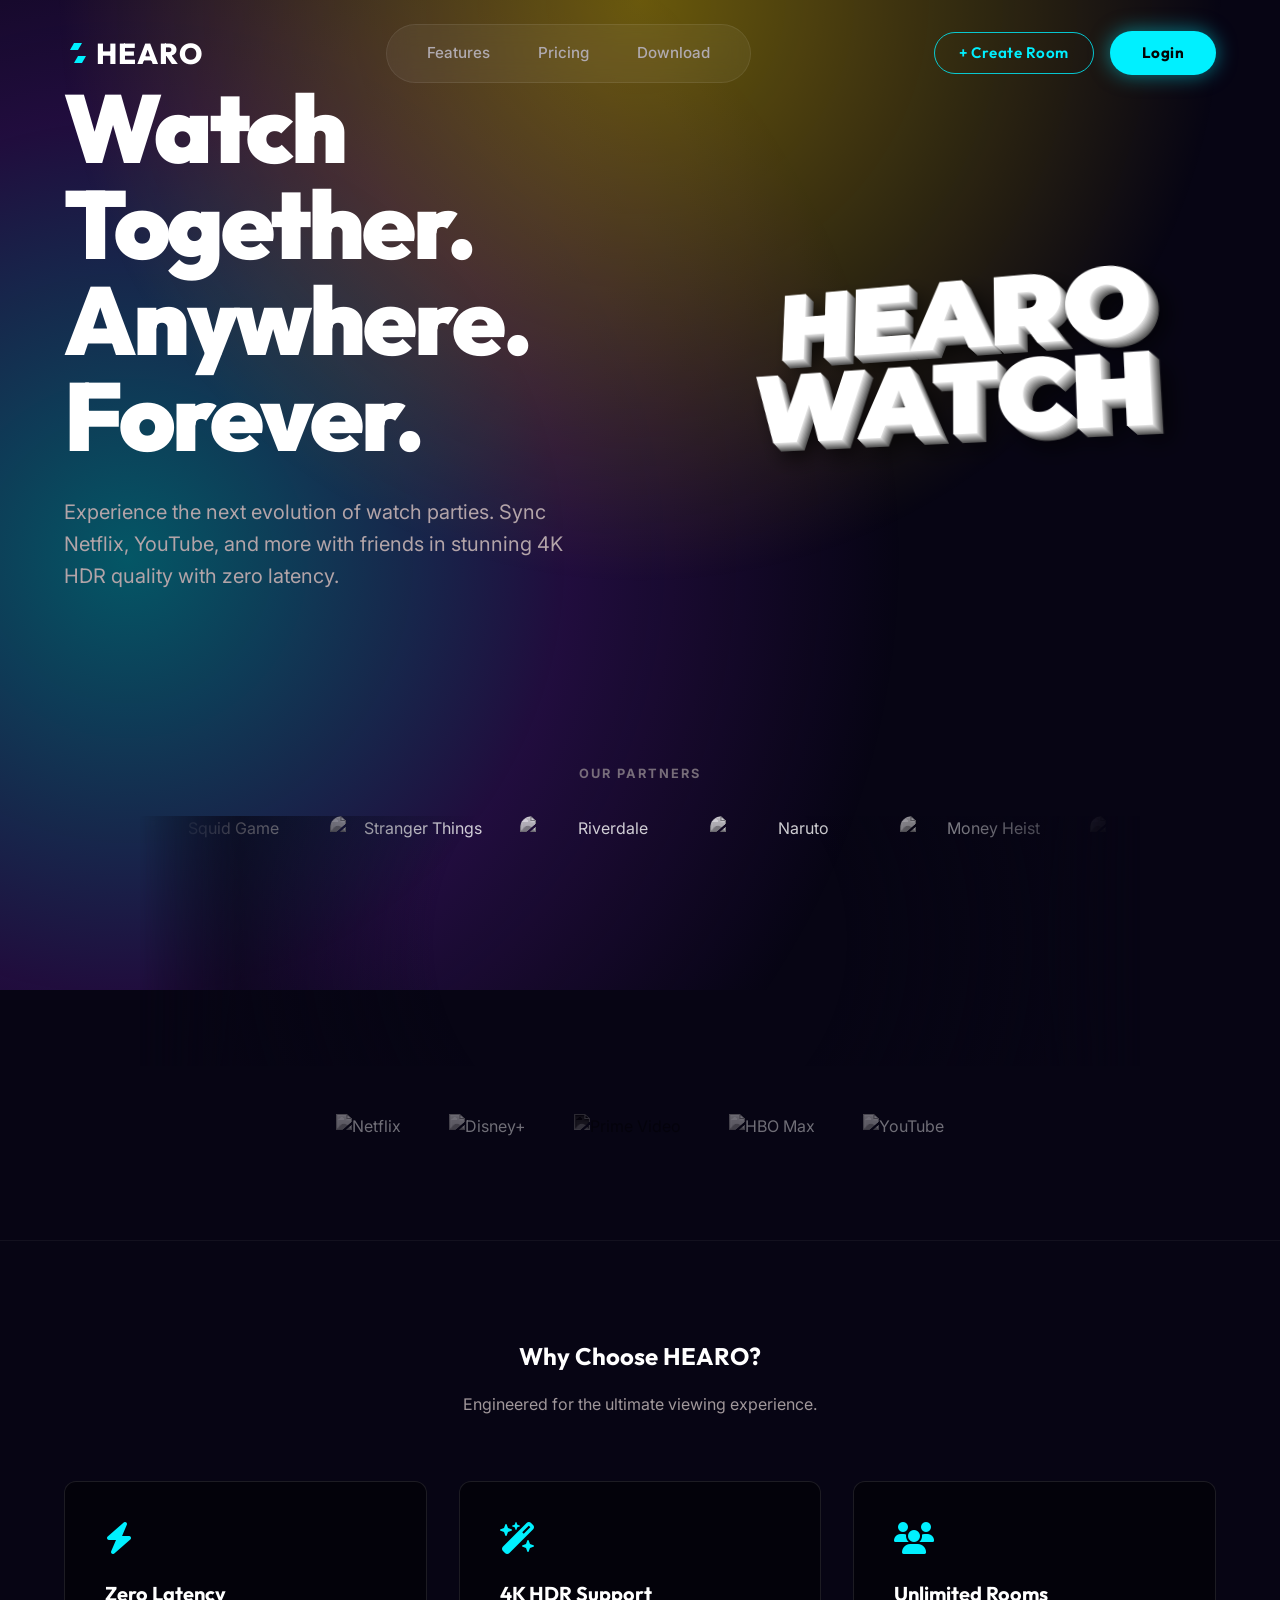
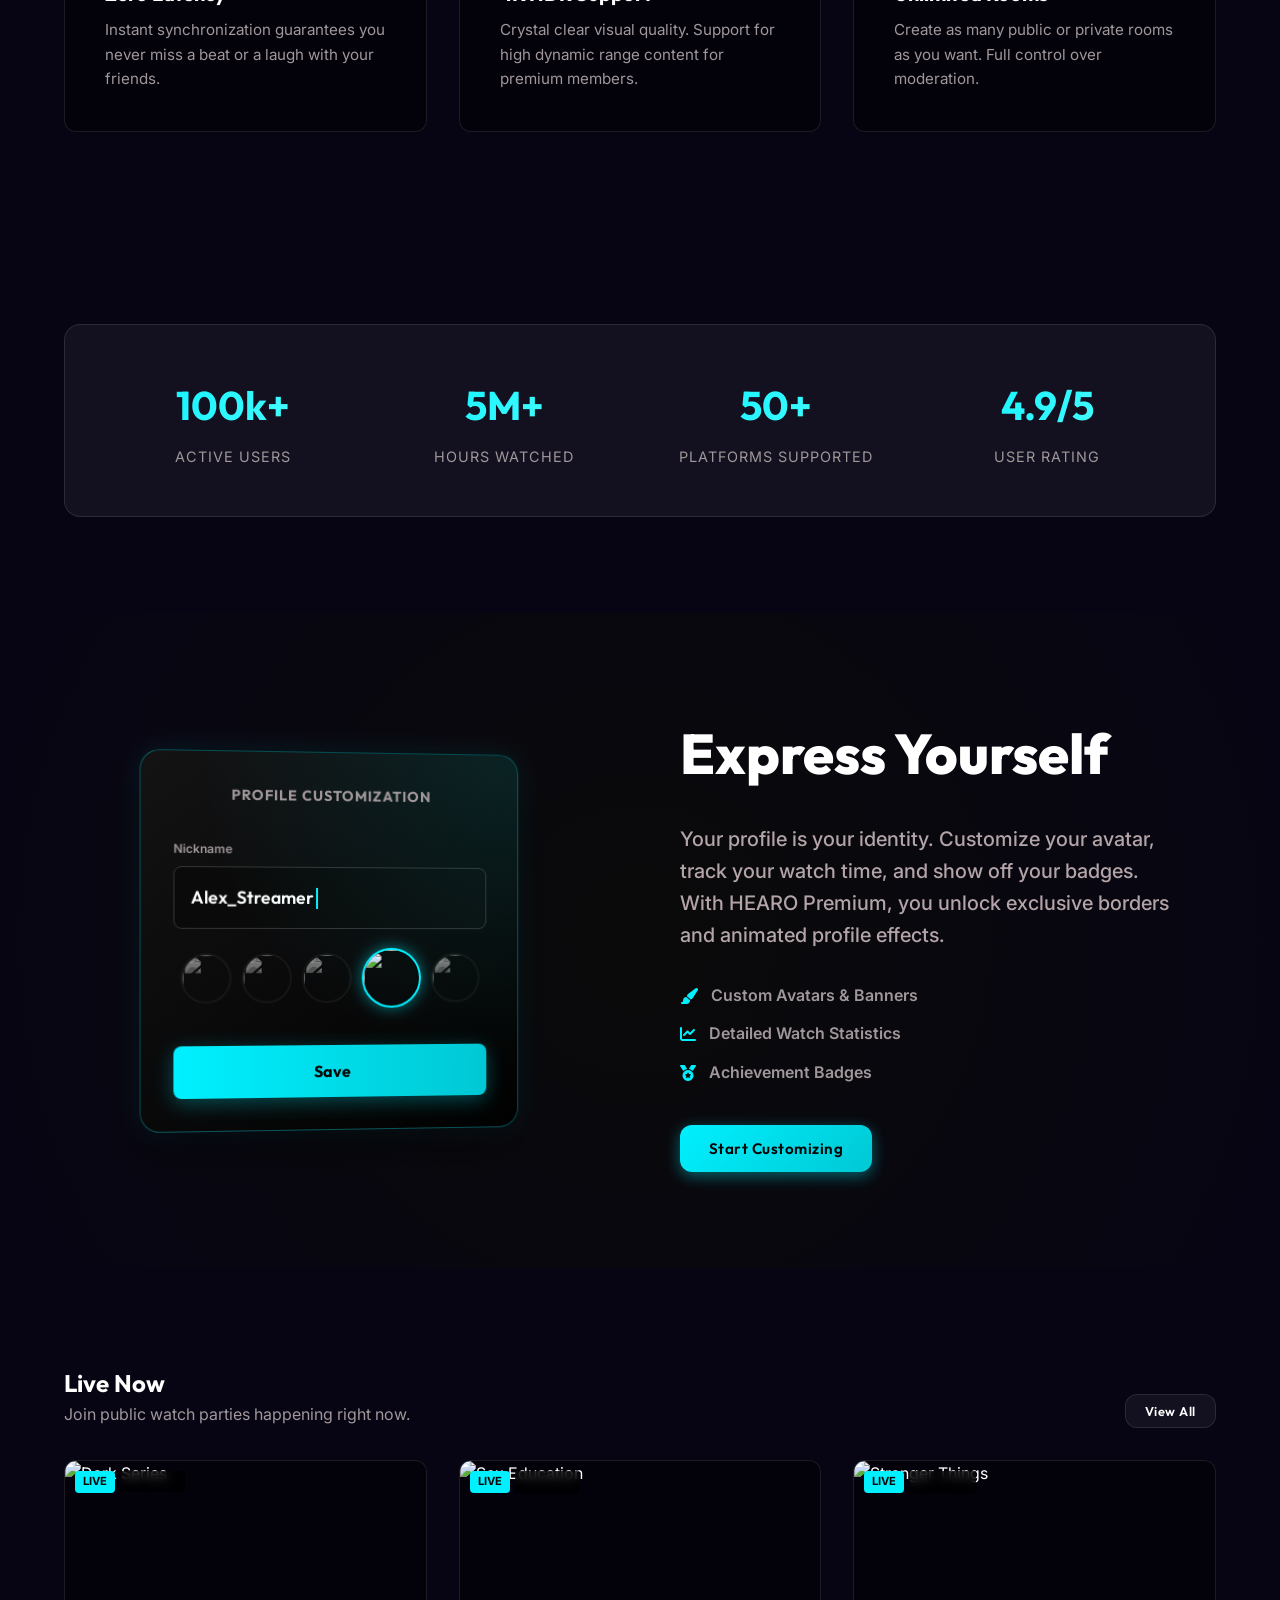
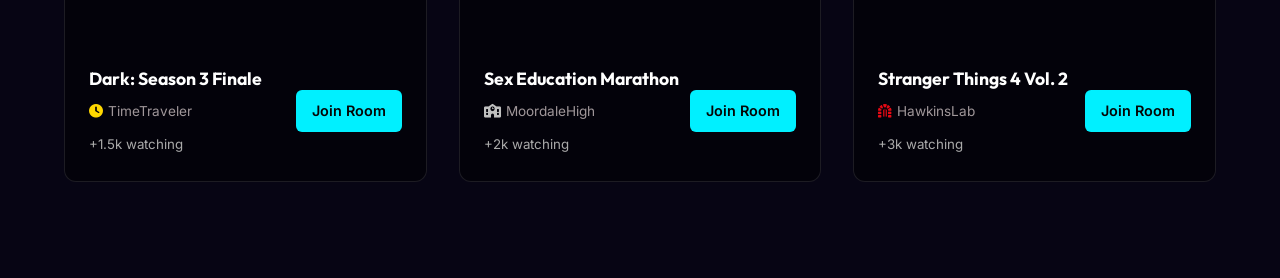
==== commit 4ed50478: "Remove room card and pricing section from index.html Removed unused room card and pricing section fr" ====
--- a/index.html
+++ b/index.html
@@ -69,9 +69,7 @@
                 <div class="hero-content">
                     <div class="hero-text">
                         <h1>Watch Together.<br>Anywhere. Forever.</h1>
-                        <p>Experience the next evolution of watch parties. Sync Netflix, YouTube, and more with friends
-                            in
-                            stunning 4K HDR quality with zero latency.</p>
+                        <p>Experience the next evolution of watch parties. Sync Netflix, YouTube, and more with friends in stunning 4K HDR quality with zero latency.</p>
                         <div class="btn-group" style="display: none;">
                             <a href="room.html" class="btn-hero-primary">Create Room</a>
                             <a href="#features" class="btn-hero-outline">Explore Features</a>
@@ -85,7 +83,6 @@
                 </div>
             </div>
         </header>
-
 
         <section class="partners-section">
             <div class="container">
@@ -357,168 +354,4 @@
 
                     <div class="room-card room-card-hidden" style="display: none;">
                         <div class="room-image-wrapper">
-                            <img src="https://images.unsplash.com/photo-1542751371-adc38448a05e?q=80&w=600&auto=format&fit=crop" alt="Valorant" class="room-image">
-                            <div class="room-badges">
-                                <span class="badge badge-live">LIVE</span>
-                                <span class="badge badge-viewers"><i class="fa-solid fa-user" style="margin-right:4px;"></i> 2,890</span>
-                            </div>
-                        </div>
-                        <div class="room-content">
-                            <div class="room-info">
-                                <h3>VALORANT Champions 2026</h3>
-                                <div class="room-host">
-                                    <i class="fa-solid fa-gamepad" style="color: #FFD700;"></i>
-                                    <span style="color: #999;">ProGamerZ</span>
-                                </div>
-                                <div class="room-participants" style="margin-top: 0.5rem; display: flex; align-items: center;">
-                                    <div class="avatar-pile">
-                                        <img src="https://api.dicebear.com/7.x/avataaars/svg?seed=Jett" alt="User">
-                                        <img src="https://api.dicebear.com/7.x/avataaars/svg?seed=Phoenix" alt="User">
-                                        <img src="https://api.dicebear.com/7.x/avataaars/svg?seed=Sage" alt="User">
-                                    </div>
-                                    <small style="color:#aaa;">+2k watching</small>
-                                </div>
-                            </div>
-                            <a href="#download" class="btn-room-action">Join Room</a>
-                        </div>
-                    </div>
-
-                </div>
-            </div>
-        </section>
-
-    <section id="pricing" class="section-padding" style="background: var(--bg-secondary);">
-        <div class="container">
-            <div style="text-align: center; margin-bottom: 4rem;">
-                <h2>Transparent Pricing</h2>
-                <p style="color: var(--text-secondary); margin-top: 1rem;">Choose the plan that fits your lifestyle.</p>
-            </div>
-
-            <div class="pricing-grid">
-                <div class="pricing-card">
-                    <div class="pricing-header">
-                        <h3>Starter</h3>
-                        <p style="color: var(--text-secondary);">For casual viewers</p>
-                    </div>
-                    <span class="price">$0<span>/mo</span></span>
-                    <ul class="features-list">
-                        <li><i class="fa-solid fa-check"></i> 720p Streaming</li>
-                        <li><i class="fa-solid fa-check"></i> Standard Sync</li>
-                        <li><i class="fa-solid fa-check"></i> Public Rooms</li>
-                    </ul>
-                    <button class="btn btn-outline" style="width: 100%; border-radius: 30px; padding: 0.8rem;">Current Plan</button>
-                </div>
-
-                <div class="pricing-card premium">
-                    <div class="popular-badge">POPULAR</div>
-                    <div class="pricing-header">
-                        <h3>Pro</h3>
-                        <p style="color: var(--text-secondary);">For the binge watchers</p>
-                    </div>
-                    <span class="price">$9.99<span>/mo</span></span>
-                    <ul class="features-list">
-                        <li><i class="fa-solid fa-check"></i> 1080p HD Streaming</li>
-                        <li><i class="fa-solid fa-check"></i> Priority Servers</li>
-                        <li><i class="fa-solid fa-check"></i> Private Rooms</li>
-                        <li><i class="fa-solid fa-check"></i> Ad-free Experience</li>
-                    </ul>
-                    <button class="btn" style="width: 100%; background: linear-gradient(90deg, #00f0ff 0%, #00c8d4 100%); color: #050505; border: none; border-radius: 30px; padding: 1rem; font-weight: bold; box-shadow: 0 4px 15px rgba(0, 240, 255, 0.4);">Choose Plan</button>
-                </div>
-
-                <div class="pricing-card">
-                    <div class="pricing-header">
-                        <h3>Ultimate</h3>
-                        <p style="color: var(--text-secondary);">The cinema experience</p>
-                    </div>
-                    <span class="price">$19.99<span>/mo</span></span>
-                    <ul class="features-list">
-                        <li><i class="fa-solid fa-check"></i> 4K HDR Streaming</li>
-                        <li><i class="fa-solid fa-check"></i> Unlimited Everything</li>
-                        <li><i class="fa-solid fa-check"></i> Early Access Features</li>
-                        <li><i class="fa-solid fa-check"></i> Profile Customization</li>
-                    </ul>
-                    <button class="btn btn-outline" style="width: 100%; border-radius: 30px; padding: 0.8rem;">Choose Plan</button>
-                </div>
-            </div>
-        </div>
-    </section>
-
-    <section id="download" class="section-padding" style="background: linear-gradient(180deg, var(--bg-primary) 0%, #111111 100%); text-align: center;">
-        <div class="container">
-            <h2 style="font-size: 3rem; margin-bottom: 1.5rem;">Ready to Join the Party?</h2>
-            <p style="color: var(--text-secondary); margin-bottom: 3rem; font-size: 1.2rem;">Download the official HEARO WATCH to join rooms, host parties, and chat with friends.</p>
-
-            <div style="display: flex; justify-content: center; gap: 2rem; flex-wrap: wrap;">
-                <a href="https://github.com/haeroofficial/hearo-setup/raw/main/hearo-desktop-setup-v2.3.1-win32-x64.zip" id="download-win" class="btn btn-primary" style="padding: 1rem 3rem; font-size: 1.2rem;">
-                    <i class="fa-brands fa-windows" style="margin-right: 10px;"></i> Download for Windows
-                </a>
-                <a href="#" onclick="event.preventDefault();" class="btn btn-outline" style="padding: 1rem 3rem; font-size: 1.2rem; cursor: default; opacity: 0.6;">
-                    <i class="fa-brands fa-apple" style="margin-right: 10px;"></i> Download for Mac
-                </a>
-            </div>
-            <p style="margin-top: 1.5rem; font-size: 0.9rem; color: var(--text-secondary);">Version 1.0.0 • Requires Windows 10/11 or macOS 12+</p>
-        </div>
-    </section>
-
-    <footer style="padding: 2rem 0; text-align: center; border-top: 1px solid rgba(255,255,255,0.1); color: var(--text-secondary); font-size: 0.9rem;">
-        <div class="container">
-            <p>&copy; 2025 HEARO All rights reserved.</p>
-        </div>
-    </footer>
-    </div>
-
-    <div id="auth-modal" class="modal-overlay" style="display: none;">
-        <div class="auth-card">
-            <div class="auth-content">
-                <form id="login-form" class="auth-form active">
-                    <h2>Welcome Back</h2>
-                    <p class="auth-subtitle">Login to your premium account</p>
-
-                    <div class="input-group">
-                        <label>Email Address</label>
-                        <input type="text" placeholder="name@example.com or admin" required>
-                    </div>
-                    <div class="input-group">
-                        <label>Password</label>
-                        <input type="password" placeholder="........" required>
-                    </div>
-
-                    <button type="submit" class="btn-auth-action">Sign In</button>
-
-                    <div class="auth-footer-links">
-                        <p>Don't have an account? <a href="#" class="switch-to-register">Sign up</a></p>
-                        <a href="#" class="back-to-home" id="auth-back-home">&larr; Back to Home</a>
-                    </div>
-                </form>
-
-                <form id="register-form" class="auth-form">
-                    <h2>Create Account</h2>
-                    <p class="auth-subtitle">Join HEARO today</p>
-
-                    <div class="input-group">
-                        <label>Username</label>
-                        <input type="text" placeholder="YourNickname" required>
-                    </div>
-                    <div class="input-group">
-                        <label>Email Address</label>
-                        <input type="email" placeholder="name@example.com" required>
-                    </div>
-                    <div class="input-group">
-                        <label>Password</label>
-                        <input type="password" placeholder="........" required>
-                    </div>
-
-                    <button type="submit" class="btn-auth-action">Sign Up</button>
-
-                    <div class="auth-footer-links">
-                        <p>Already have an account? <a href="#" class="switch-to-login">Sign in</a></p>
-                        <a href="#" class="back-to-home" id="auth-back-home-reg">&larr; Back to Home</a>
-                    </div>
-                </form>
-            </div>
-        </div>
-    </div>
-
-    <script src="script.js"></script>
-</body>
-</html>
+                            <img src="
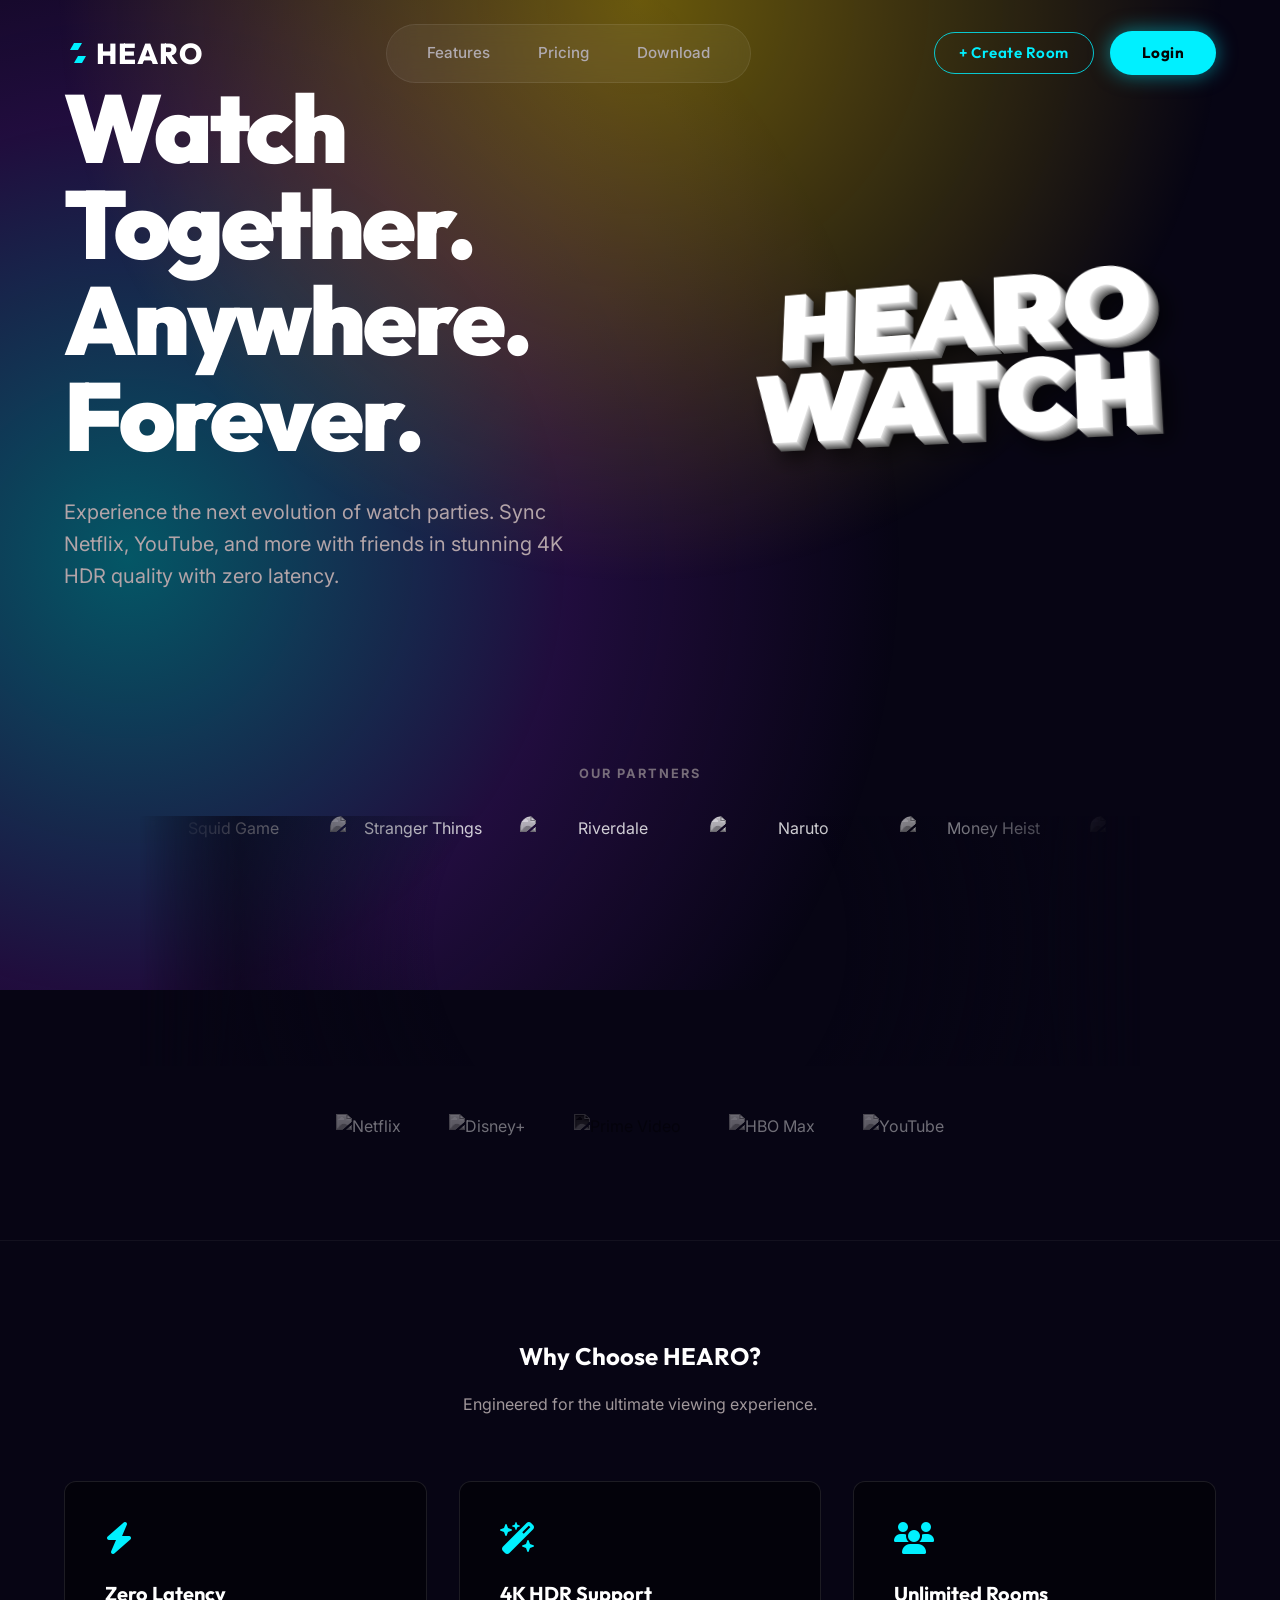
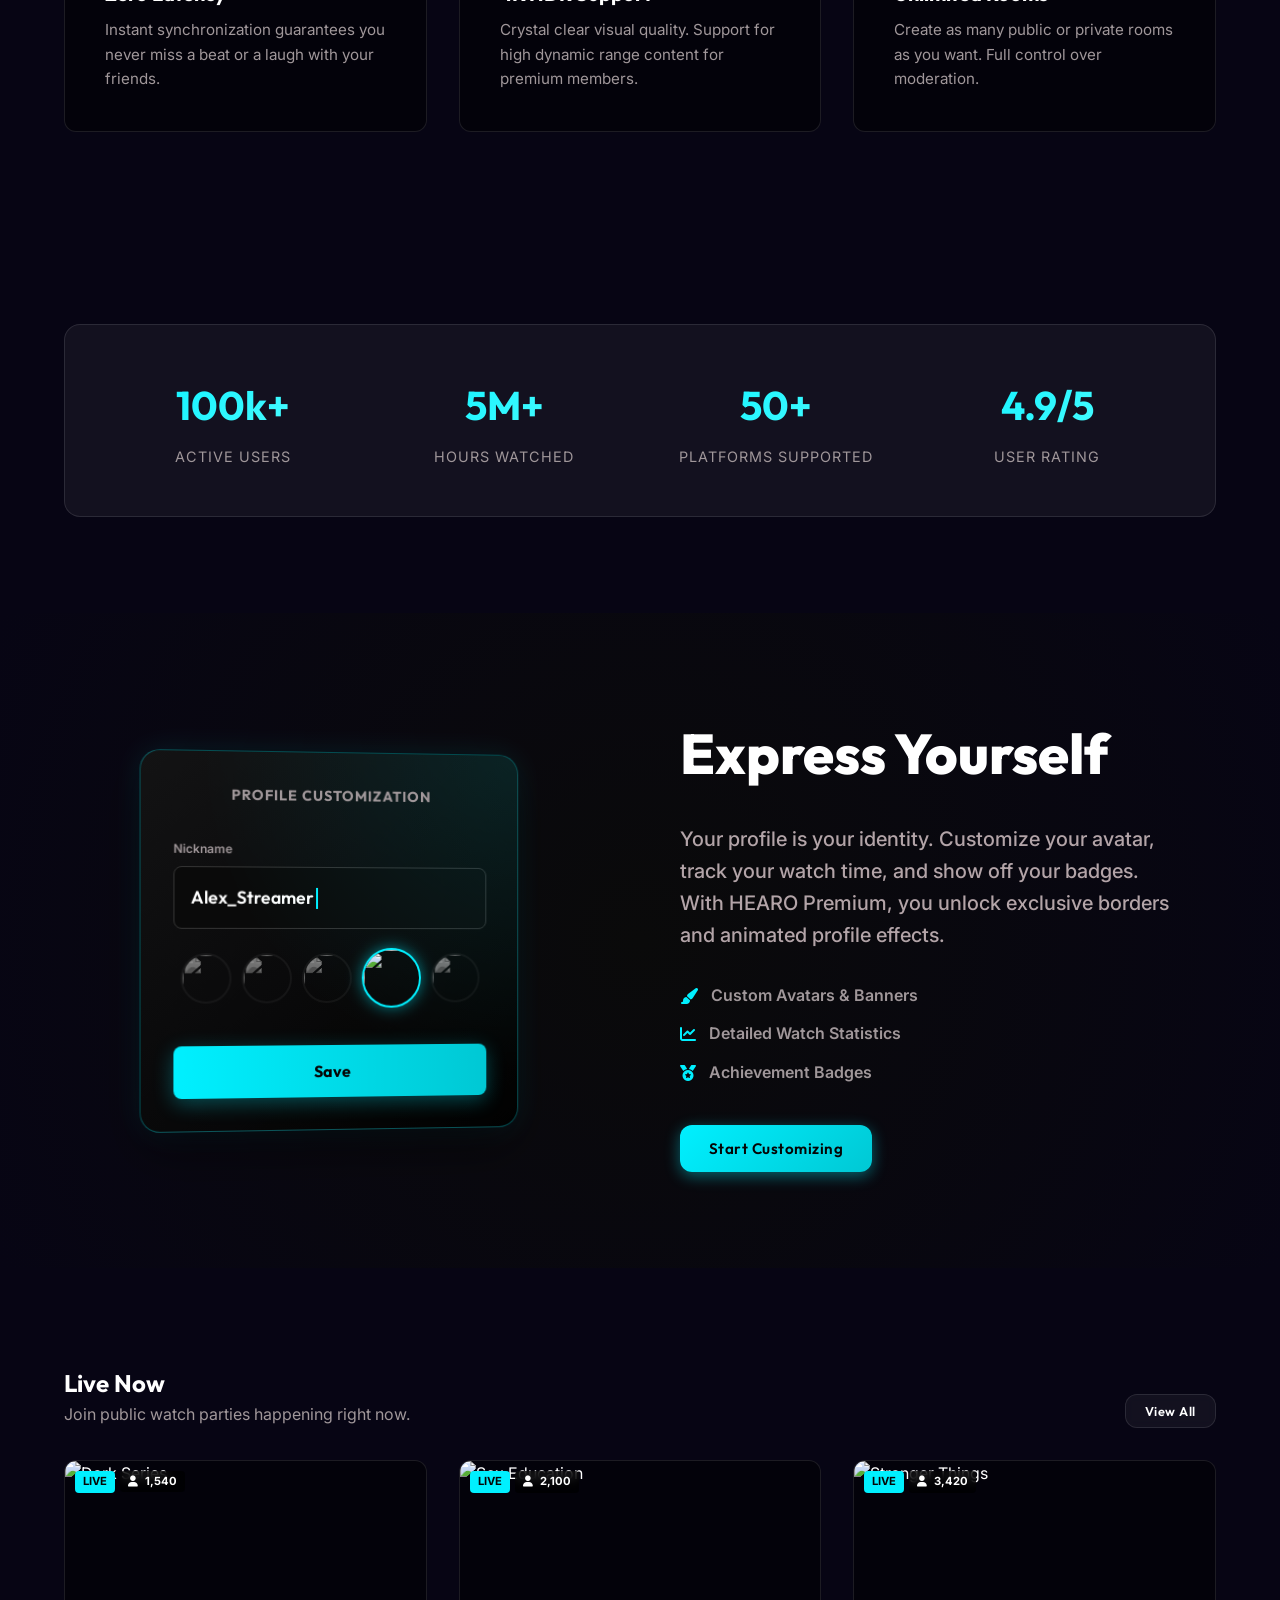
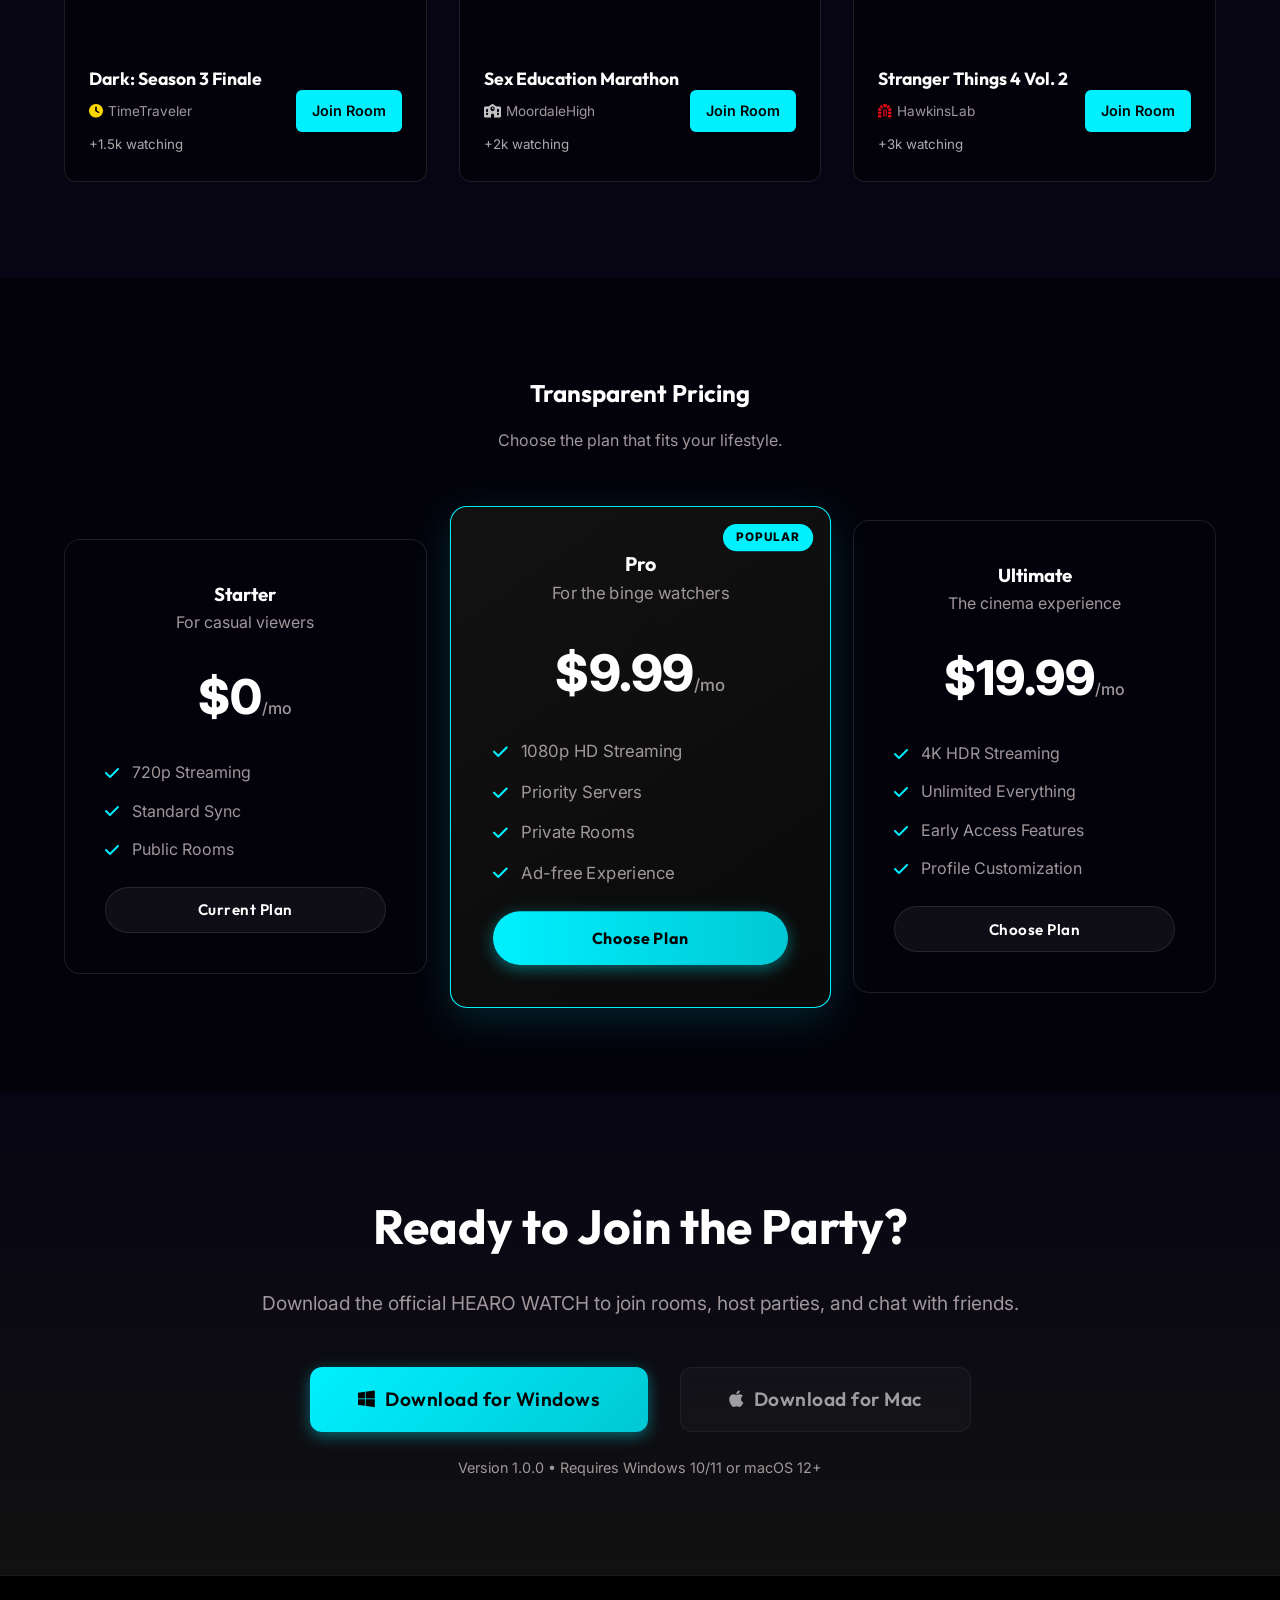
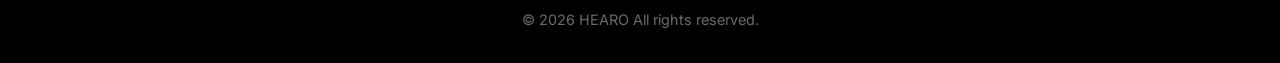
==== commit 9d129cb9: "Refactor text layout and add room card section Reformatted text for better readability and added new" ====
--- a/index.html
+++ b/index.html
@@ -69,7 +69,9 @@
                 <div class="hero-content">
                     <div class="hero-text">
                         <h1>Watch Together.<br>Anywhere. Forever.</h1>
-                        <p>Experience the next evolution of watch parties. Sync Netflix, YouTube, and more with friends in stunning 4K HDR quality with zero latency.</p>
+                        <p>Experience the next evolution of watch parties. Sync Netflix, YouTube, and more with friends
+                            in
+                            stunning 4K HDR quality with zero latency.</p>
                         <div class="btn-group" style="display: none;">
                             <a href="room.html" class="btn-hero-primary">Create Room</a>
                             <a href="#features" class="btn-hero-outline">Explore Features</a>
@@ -200,7 +202,8 @@
                         </div>
                     </div>
                     <div class="hero-text">
-                        <h2 style="font-size: 3.5rem; margin-bottom: 1.5rem; font-family: 'Outfit', sans-serif; font-weight: 800;">Express Yourself</h2>
+                        <h2 style="font-size: 3.5rem; margin-bottom: 1.5rem; font-family: 'Outfit', sans-serif; font-weight: 800;">
+                            Express Yourself</h2>
                         <p style="color: var(--text-secondary); margin-bottom: 2rem; font-size: 1.2rem; font-weight: 500;">
                             Your profile is your identity. Customize your avatar, track your watch time, and show off your badges.
                             With HEARO Premium, you unlock exclusive borders and animated profile effects.
@@ -354,4 +357,138 @@
 
                     <div class="room-card room-card-hidden" style="display: none;">
                         <div class="room-image-wrapper">
-                            <img src="
+                            <img src="https://images.unsplash.com/photo-1542751371-adc38448a05e?q=80&w=600&auto=format&fit=crop" alt="Valorant" class="room-image">
+                            <div class="room-badges">
+                                <span class="badge badge-live">LIVE</span>
+                                <span class="badge badge-viewers"><i class="fa-solid fa-user" style="margin-right:4px;"></i> 2,890</span>
+                            </div>
+                        </div>
+                        <div class="room-content">
+                            <div class="room-info">
+                                <h3>VALORANT Champions 2026</h3>
+                                <div class="room-host">
+                                    <i class="fa-solid fa-gamepad" style="color: #FFD700;"></i>
+                                    <span style="color: #999;">ProGamerZ</span>
+                                </div>
+                                <div class="room-participants" style="margin-top: 0.5rem; display: flex; align-items: center;">
+                                    <div class="avatar-pile">
+                                        <img src="https://api.dicebear.com/7.x/avataaars/svg?seed=Jett" alt="User">
+                                        <img src="https://api.dicebear.com/7.x/avataaars/svg?seed=Phoenix" alt="User">
+                                        <img src="https://api.dicebear.com/7.x/avataaars/svg?seed=Sage" alt="User">
+                                    </div>
+                                    <small style="color:#aaa;">+2k watching</small>
+                                </div>
+                            </div>
+                            <a href="#download" class="btn-room-action">Join Room</a>
+                        </div>
+                    </div>
+                </div>
+            </div>
+        </section>
+
+        <section id="pricing" class="section-padding" style="background: var(--bg-secondary);">
+            <div class="container">
+                <div style="text-align: center; margin-bottom: 4rem;">
+                    <h2>Transparent Pricing</h2>
+                    <p style="color: var(--text-secondary); margin-top: 1rem;">Choose the plan that fits your lifestyle.</p>
+                </div>
+
+                <div class="pricing-grid">
+                    <div class="pricing-card">
+                        <div class="pricing-header">
+                            <h3>Starter</h3>
+                            <p style="color: var(--text-secondary);">For casual viewers</p>
+                        </div>
+                        <span class="price">$0<span>/mo</span></span>
+                        <ul class="features-list">
+                            <li><i class="fa-solid fa-check"></i> 720p Streaming</li>
+                            <li><i class="fa-solid fa-check"></i> Standard Sync</li>
+                            <li><i class="fa-solid fa-check"></i> Public Rooms</li>
+                        </ul>
+                        <button class="btn btn-outline" style="width: 100%; border-radius: 30px; padding: 0.8rem;">Current Plan</button>
+                    </div>
+
+                    <div class="pricing-card premium">
+                        <div class="popular-badge">POPULAR</div>
+                        <div class="pricing-header">
+                            <h3>Pro</h3>
+                            <p style="color: var(--text-secondary);">For the binge watchers</p>
+                        </div>
+                        <span class="price">$9.99<span>/mo</span></span>
+                        <ul class="features-list">
+                            <li><i class="fa-solid fa-check"></i> 1080p HD Streaming</li>
+                            <li><i class="fa-solid fa-check"></i> Priority Servers</li>
+                            <li><i class="fa-solid fa-check"></i> Private Rooms</li>
+                            <li><i class="fa-solid fa-check"></i> Ad-free Experience</li>
+                        </ul>
+                        <button class="btn" style="width: 100%; background: linear-gradient(90deg, #00f0ff 0%, #00c8d4 100%); color: #050505; border: none; border-radius: 30px; padding: 1rem; font-weight: bold; box-shadow: 0 4px 15px rgba(0, 240, 255, 0.4);">Choose Plan</button>
+                    </div>
+
+                    <div class="pricing-card">
+                        <div class="pricing-header">
+                            <h3>Ultimate</h3>
+                            <p style="color: var(--text-secondary);">The cinema experience</p>
+                        </div>
+                        <span class="price">$19.99<span>/mo</span></span>
+                        <ul class="features-list">
+                            <li><i class="fa-solid fa-check"></i> 4K HDR Streaming</li>
+                            <li><i class="fa-solid fa-check"></i> Unlimited Everything</li>
+                            <li><i class="fa-solid fa-check"></i> Early Access Features</li>
+                            <li><i class="fa-solid fa-check"></i> Profile Customization</li>
+                        </ul>
+                        <button class="btn btn-outline" style="width: 100%; border-radius: 30px; padding: 0.8rem;">Choose Plan</button>
+                    </div>
+                </div>
+            </div>
+        </section>
+
+        <section id="download" class="section-padding" style="background: linear-gradient(180deg, var(--bg-primary) 0%, #111111 100%); text-align: center;">
+            <div class="container">
+                <h2 style="font-size: 3rem; margin-bottom: 1.5rem;">Ready to Join the Party?</h2>
+                <p style="color: var(--text-secondary); margin-bottom: 3rem; font-size: 1.2rem;">Download the official HEARO WATCH to join rooms, host parties, and chat with friends.</p>
+
+                <div style="display: flex; justify-content: center; gap: 2rem; flex-wrap: wrap;">
+                    <a href="https://github.com/hearoholder/hearo-main/releases/download/v2.3.1/hearo-desktop-setup-v2.3.1.zip" id="download-win" class="btn btn-primary" style="padding: 1rem 3rem; font-size: 1.2rem;">
+                        <i class="fa-brands fa-windows" style="margin-right: 10px;"></i> Download for Windows
+                    </a>
+                    <a href="#" onclick="event.preventDefault();" class="btn btn-outline" style="padding: 1rem 3rem; font-size: 1.2rem; cursor: default; opacity: 0.6;">
+                        <i class="fa-brands fa-apple" style="margin-right: 10px;"></i> Download for Mac
+                    </a>
+                </div>
+                <p style="margin-top: 1.5rem; font-size: 0.9rem; color: var(--text-secondary);">Version 1.0.0 • Requires Windows 10/11 or macOS 12+</p>
+            </div>
+        </section>
+
+        <footer style="padding: 2rem 0; text-align: center; border-top: 1px solid rgba(255,255,255,0.1); color: var(--text-secondary); font-size: 0.9rem;">
+            <div class="container">
+                <p>&copy; 2026 HEARO All rights reserved.</p>
+            </div>
+        </footer>
+    </div>
+
+    <div id="room-interface" style="display: none; height: 100vh; overflow: hidden; display: none; flex-direction: column;">
+        <header style="padding: 1rem 2rem; background: var(--bg-secondary); border-bottom: 1px solid var(--border-color); display: flex; justify-content: space-between; align-items: center;">
+            <div style="display: flex; align-items: center; gap: 1rem;">
+                <a href="#" onclick="location.reload()" class="logo" style="font-size: 1.2rem;">HEARO<span>APP</span></a>
+                <div style="height: 20px; width: 1px; background: var(--border-color);"></div>
+                <h3 id="currentRoomName" style="margin: 0; font-weight: 500;">Room Name</h3>
+            </div>
+            <div style="display: flex; gap: 1rem; align-items: center;">
+                <button class="btn btn-outline" style="padding: 0.5rem 1rem; font-size: 0.8rem;"><i class="fa-solid fa-user-plus"></i> Invite</button>
+                <div class="user-avatar" style="width: 35px; height: 35px; background: var(--accent-yellow); border-radius: 50%; display: flex; align-items: center; justify-content: center; font-weight: bold;">You</div>
+            </div>
+        </header>
+
+        <div style="flex: 1; display: flex; overflow: hidden;">
+            <div style="flex: 1; background: #000; display: flex; align-items: center; justify-content: center; position: relative;">
+                <div style="text-align: center; color: #555;">
+                    <i class="fa-regular fa-circle-play" style="font-size: 5rem; margin-bottom: 1rem; opacity: 0.5;"></i>
+                    <p style="font-size: 1.2rem;">Waiting for host to select content...</p>
+                </div>
+                <div style="position: absolute; bottom: 0; left: 0; width: 100%; background: linear-gradient(transparent, rgba(0,0,0,0.8)); padding: 2rem 2rem 1rem;">
+                    <div style="height: 5px; background: rgba(255,255,255,0.2); border-radius: 5px; margin-bottom: 1rem;">
+                        <div style="width: 0%; height: 100%; background: var(--accent-yellow); border-radius: 5px;"></div>
+                    </div>
+                    <div style="display: flex; justify-content: space-between; color: white;">
+                        <div style="display: flex; gap: 1.5rem; font-size: 1.2rem;">
+                            <i class="fa-solid fa-play"></i>
